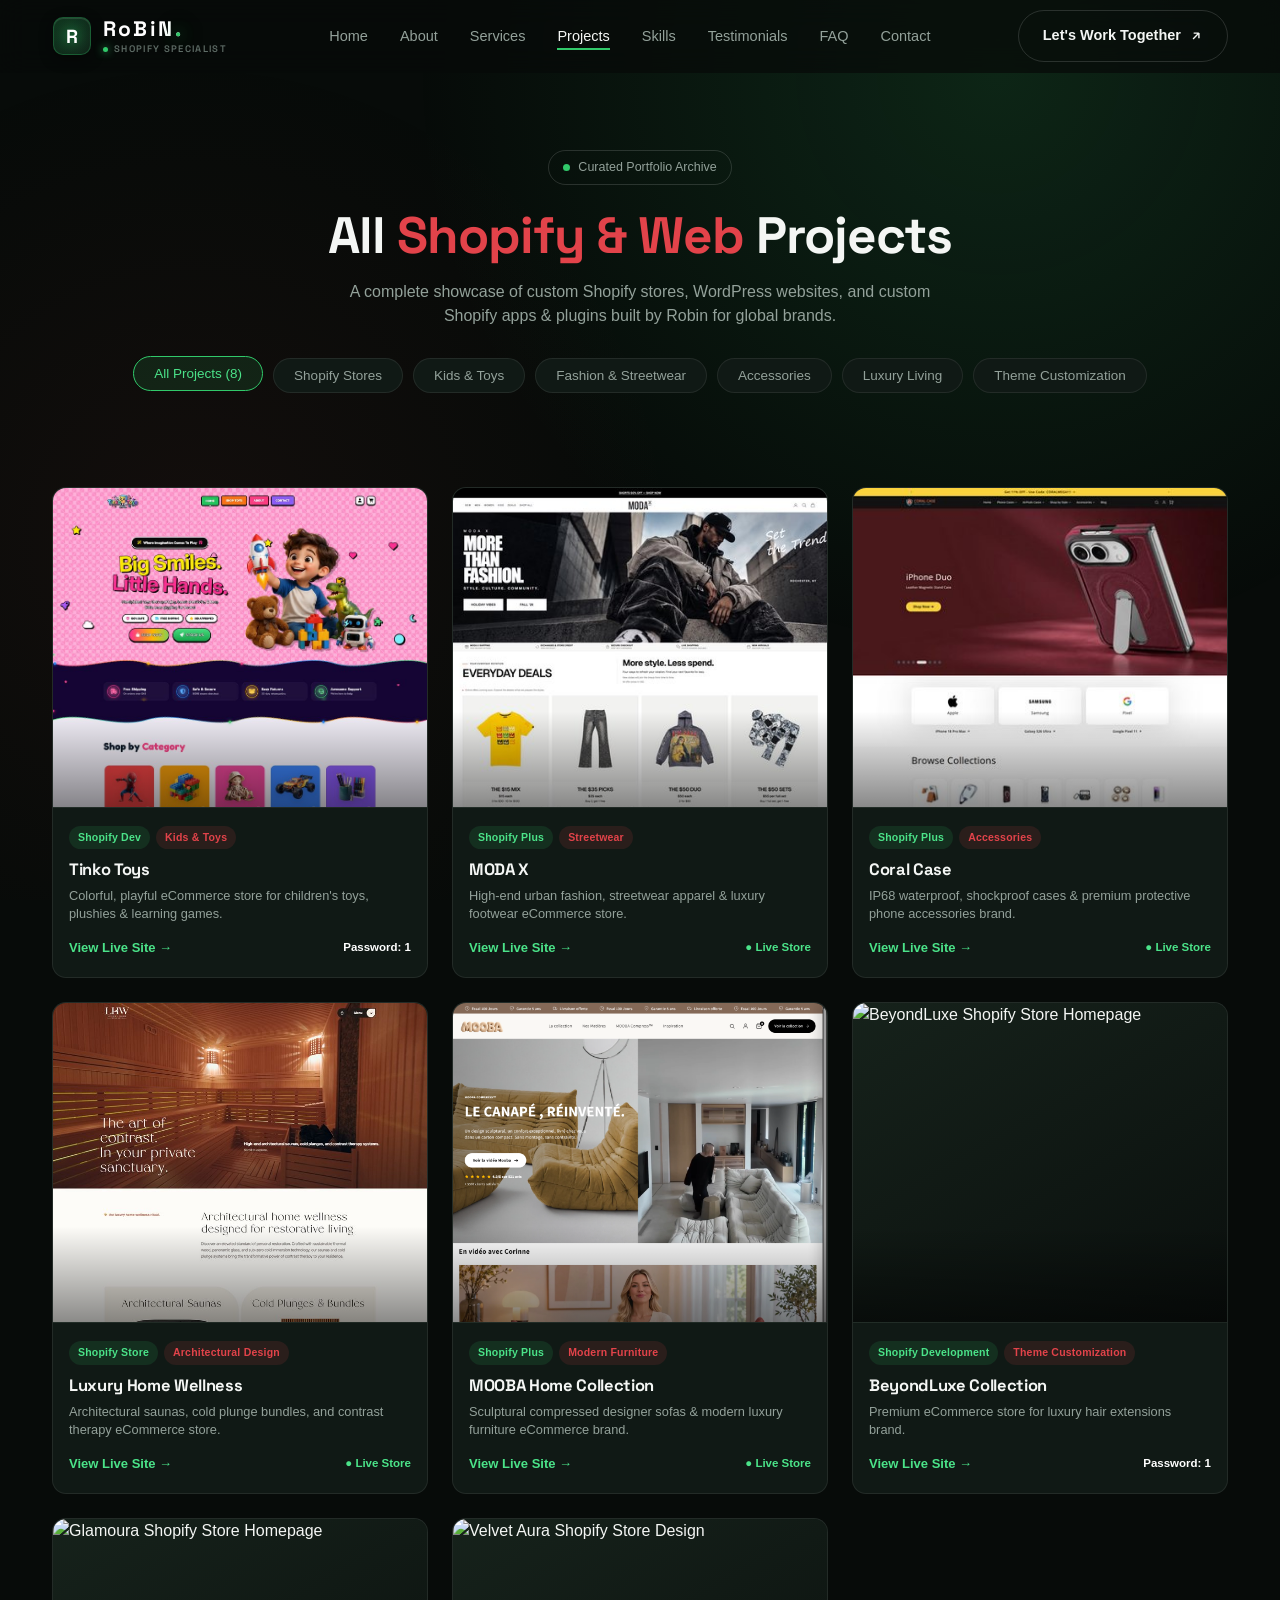
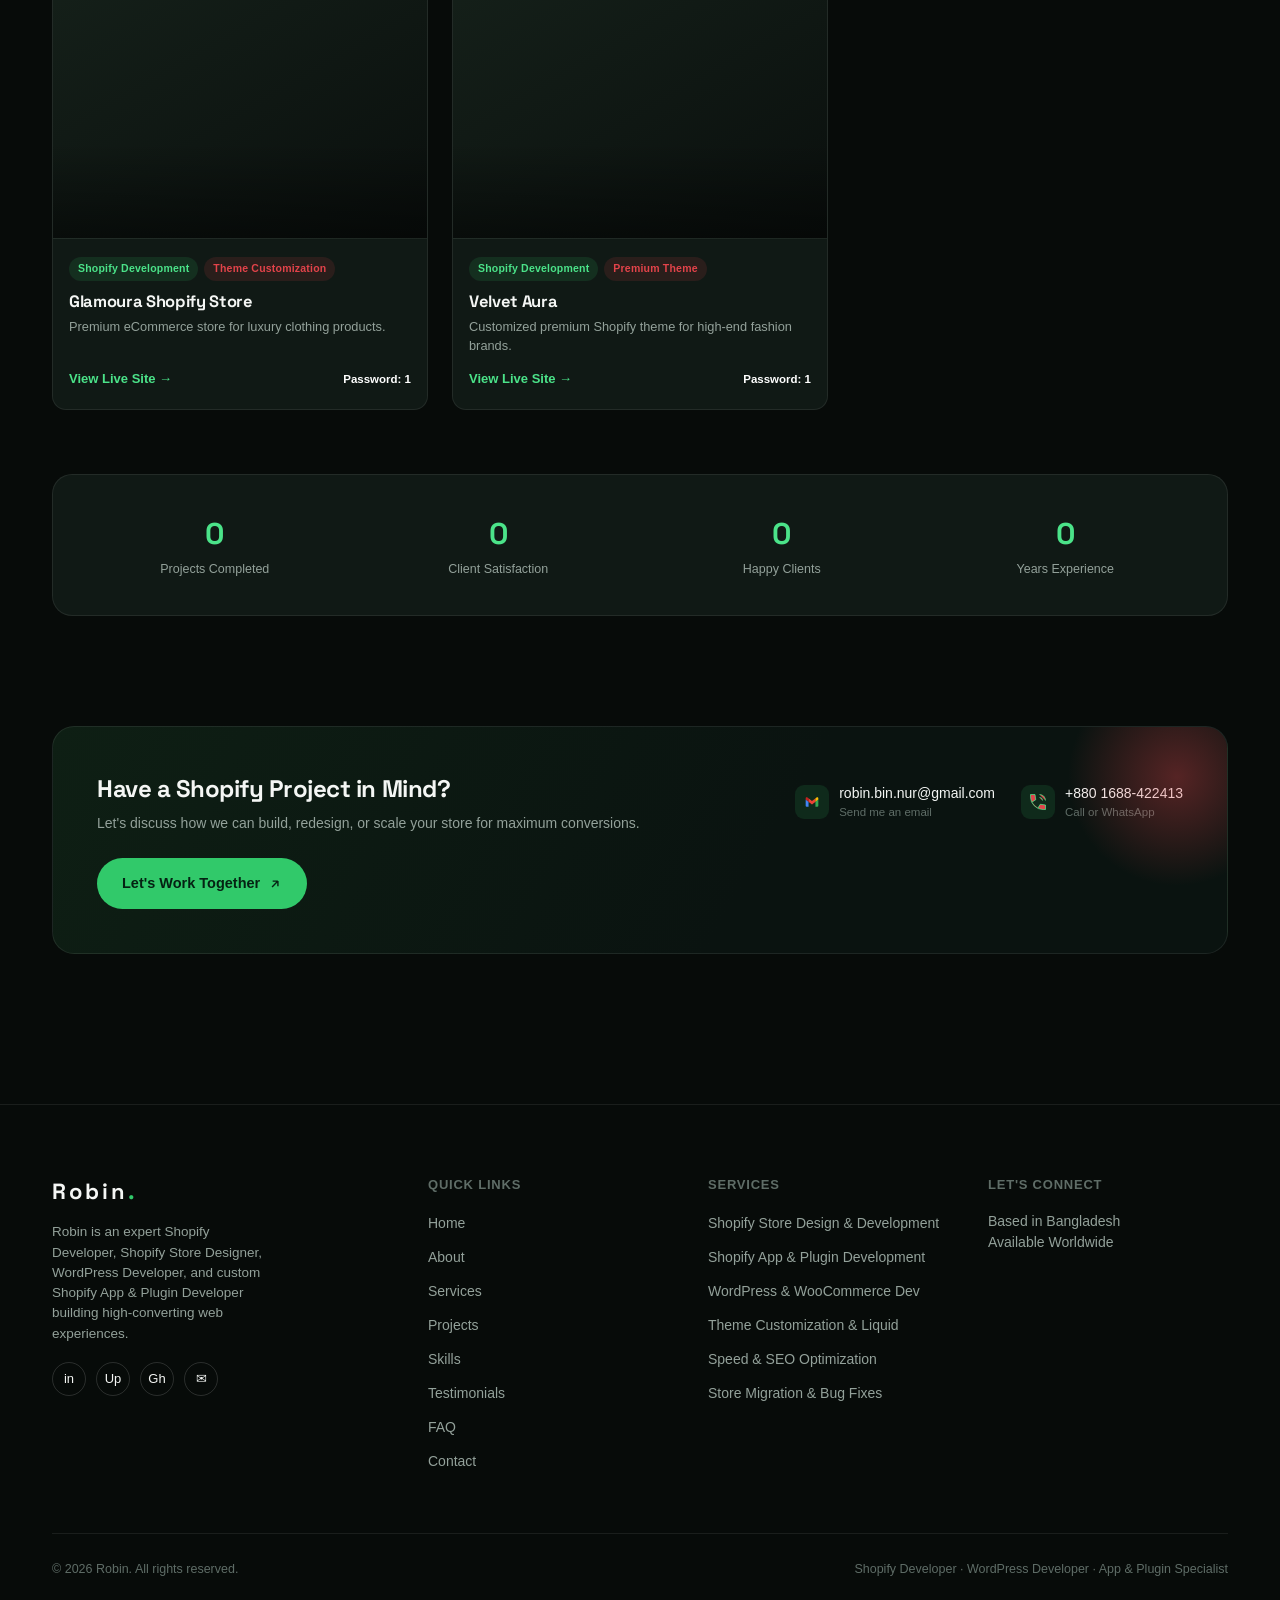
==== projects.html @ 22a4bd49 "feat: implement signature Robin preloader and enhanced brand logo" ====
<!DOCTYPE html>
<html lang="en" prefix="og: https://ogp.me/ns#">
<head>
<meta charset="UTF-8">
<meta name="viewport" content="width=device-width, initial-scale=1.0">

<!-- Primary SEO Meta Tags -->
<title>All Shopify &amp; Web Projects — Robin | Shopify Store Designer, WordPress &amp; App Developer</title>
<meta name="title" content="All Shopify &amp; Web Projects — Robin | Shopify Store Designer, WordPress &amp; App Developer">
<meta name="description" content="Explore Robin's portfolio of custom Shopify stores, Shopify Plus websites, WordPress solutions, and custom Shopify apps &amp; plugins built for global eCommerce brands.">
<meta name="keywords" content="Robin, Shopify Developer, Web Developer, Shopify Store Designer, WordPress Developer, Shopify App Developer, Plugin Developer, Liquid Developer, Custom Shopify Theme, WooCommerce, eCommerce Portfolio">
<meta name="author" content="Robin">
<meta name="robots" content="index, follow, max-image-preview:large, max-snippet:-1, max-video-preview:-1">
<meta name="googlebot" content="index, follow, max-snippet:-1, max-image-preview:large, max-video-preview:-1">
<meta name="theme-color" content="#070c09">
<link rel="canonical" href="https://robin-shopify-developer.com/projects.html">

<!-- Open Graph / Facebook / LinkedIn / WhatsApp -->
<meta property="og:type" content="website">
<meta property="og:url" content="https://robin-shopify-developer.com/projects.html">
<meta property="og:title" content="All Shopify &amp; Web Projects — Robin | Shopify Developer &amp; Store Designer">
<meta property="og:description" content="Curated showcase of custom Shopify eCommerce stores, high-converting UX designs, WordPress setups, and custom apps built by Robin.">
<meta property="og:image" content="https://robin-shopify-developer.com/assets/robin-profile.png">
<meta property="og:site_name" content="Robin Portfolio">
<meta property="og:locale" content="en_US">

<!-- Twitter Card -->
<meta name="twitter:card" content="summary_large_image">
<meta name="twitter:url" content="https://robin-shopify-developer.com/projects.html">
<meta name="twitter:title" content="All Shopify &amp; Web Projects — Robin">
<meta name="twitter:description" content="Explore custom Shopify stores, WordPress projects, and eCommerce apps created by Robin.">
<meta name="twitter:image" content="https://robin-shopify-developer.com/assets/robin-profile.png">

<!-- Favicon & Stylesheets -->
<link rel="icon" type="image/png" href="assets/robin-logo.png">
<link rel="preconnect" href="https://fonts.googleapis.com">
<link rel="preconnect" href="https://fonts.gstatic.com" crossorigin>
<link rel="stylesheet" href="style.css">
<style>
  /* Critical preloader initial state */
  body.preloader-active { overflow: hidden !important; height: 100vh !important; }
  #preloader { position: fixed; inset: 0; width: 100vw; height: 100vh; z-index: 999999; background: #060a08; }
</style>

<!-- Structured Data / JSON-LD Schema (CollectionPage & ItemList) -->
<script type="application/ld+json">
{
  "@context": "https://schema.org",
  "@graph": [
    {
      "@type": "CollectionPage",
      "@id": "https://robin-shopify-developer.com/projects.html#collection",
      "url": "https://robin-shopify-developer.com/projects.html",
      "name": "All Shopify & Web Projects by Robin",
      "description": "Curated collection of custom Shopify stores, WordPress websites, and custom Shopify apps & plugins developed by Robin.",
      "isPartOf": {
        "@type": "WebSite",
        "@id": "https://robin-shopify-developer.com/#website",
        "name": "Robin Portfolio",
        "url": "https://robin-shopify-developer.com/"
      },
      "creator": {
        "@type": "Person",
        "name": "Robin",
        "jobTitle": "Senior Shopify Developer & Web Specialist",
        "url": "https://robin-shopify-developer.com/"
      },
      "mainEntity": {
        "@type": "ItemList",
        "itemListElement": [
          {
            "@type": "ListItem",
            "position": 1,
            "name": "Tinko Toys — Shopify Kids & Toys Store",
            "url": "https://tinko-toy.myshopify.com/"
          },
          {
            "@type": "ListItem",
            "position": 2,
            "name": "MODA X — Shopify Plus Urban Streetwear Store",
            "url": "https://www.modaxonline.com/"
          },
          {
            "@type": "ListItem",
            "position": 3,
            "name": "Coral Case — Waterproof Phone Accessories Store",
            "url": "https://www.coralcase.com/"
          },
          {
            "@type": "ListItem",
            "position": 4,
            "name": "Luxury Home Wellness — Architectural Saunas & Cold Plunges",
            "url": "https://gujyx1-zf.myshopify.com/"
          },
          {
            "@type": "ListItem",
            "position": 5,
            "name": "MOOBA Home Collection — Designer Furniture Store",
            "url": "https://moobahome.com/"
          },
          {
            "@type": "ListItem",
            "position": 6,
            "name": "BeyondLuxe Collection — Luxury Hair Extensions Brand",
            "url": "https://beyond-luxe-4.myshopify.com/"
          },
          {
            "@type": "ListItem",
            "position": 7,
            "name": "Glamoura Shopify Store — Luxury Clothing Products",
            "url": "https://glamoura-0.myshopify.com/"
          },
          {
            "@type": "ListItem",
            "position": 8,
            "name": "Velvet Aura — Custom Premium Shopify Theme",
            "url": "https://style-x-0.myshopify.com/"
          }
        ]
      }
    },
    {
      "@type": "BreadcrumbList",
      "itemListElement": [
        {
          "@type": "ListItem",
          "position": 1,
          "name": "Home",
          "item": "https://robin-shopify-developer.com/"
        },
        {
          "@type": "ListItem",
          "position": 2,
          "name": "Projects",
          "item": "https://robin-shopify-developer.com/projects.html"
        }
      ]
    }
  ]
}
</script>
</head>
<body class="preloader-active">

  <!-- ==========================================================================
       ROBIN SIGNATURE PRELOADER
       ========================================================================== -->
  <div id="preloader" class="preloader" aria-label="Loading Robin's Portfolio" role="status">
    <!-- Ambient Cyber Glow & Tech Grid -->
    <div class="pl-bg">
      <div class="pl-glow"></div>
      <div class="pl-grid"></div>
    </div>

    <!-- Central Preloader Content -->
    <div class="pl-content">
      <!-- Top Tag & Meta -->
      <div class="pl-top">
        <span class="pl-pill">
          <span class="pl-dot-live"></span>
          <span>Shopify &amp; Web Architect</span>
        </span>
        <span class="pl-year">PORTFOLIO '26</span>
      </div>

      <!-- Hero Robin Name Typography -->
      <div class="pl-brand">
        <div class="pl-name-wrap" aria-label="RoBiN.">
          <span class="pl-char" style="--i:0">R</span>
          <span class="pl-char" style="--i:1">o</span>
          <span class="pl-char" style="--i:2">B</span>
          <span class="pl-char" style="--i:3">i</span>
          <span class="pl-char" style="--i:4">N</span>
          <span class="pl-char pl-dot" style="--i:5">.</span>
        </div>
        <div class="pl-subname">
          <span>Crafting High-Converting eCommerce</span>
        </div>
      </div>

      <!-- Bottom Status & High-Tech Progress Counter -->
      <div class="pl-bottom">
        <div class="pl-info-row">
          <span class="pl-status-text" id="plStatus">INITIALIZING SYSTEM...</span>
          <span class="pl-count" id="plCount">0%</span>
        </div>
        <div class="pl-progress-bar">
          <div class="pl-progress-fill" id="plFill">
            <span class="pl-progress-flare"></span>
          </div>
        </div>
        <div class="pl-skip-hint">Click anywhere to skip</div>
      </div>
    </div>

    <!-- Dual Shutter Curtains for Cinematic Split Exit -->
    <div class="pl-curtain pl-curtain-top"></div>
    <div class="pl-curtain pl-curtain-bottom"></div>
  </div>
  
<header id="siteHeader">
  <nav class="wrap">
    <a href="Index.html#home" class="logo" aria-label="Robin — Shopify &amp; Web Developer">
      <div class="logo-mark">
        <span class="logo-mark-letter">R</span>
        <span class="logo-mark-glow"></span>
      </div>
      <div class="logo-details">
        <div class="logo-name">RoBiN<span class="logo-dot">.</span></div>
        <div class="logo-role">
          <span class="logo-status-dot"></span>
          <span>Shopify Specialist</span>
        </div>
      </div>
    </a>
    <ul class="navlinks" id="navLinks">
      <li><a href="Index.html#home">Home</a></li>
      <li><a href="Index.html#about">About</a></li>
      <li><a href="Index.html#services">Services</a></li>
      <li><a href="projects.html" class="active">Projects</a></li>
      <li><a href="Index.html#skills">Skills</a></li>
      <li><a href="Index.html#testimonials">Testimonials</a></li>
      <li><a href="Index.html#faq">FAQ</a></li>
      <li><a href="Index.html#contact">Contact</a></li>
    </ul>
    <a href="Index.html#contact" class="btn btn-ghost" style="display:inline-flex;">Let's Work Together
      <svg width="14" height="14" viewBox="0 0 24 24" fill="none" stroke="currentColor" stroke-width="2.4"><path d="M7 17L17 7M17 7H8M17 7V16"/></svg>
    </a>
    <div class="burger" id="burger"><span></span><span></span><span></span></div>
  </nav>
</header>

<section class="page-hero">
  <div class="wrap">
    <div class="badge"><span class="dot"></span> Curated Portfolio Archive</div>
    <h1>All <span class="accent">Shopify &amp; Web</span> Projects</h1>
    <p class="sub">A complete showcase of custom Shopify stores, WordPress websites, and custom Shopify apps &amp; plugins built by Robin for global brands.</p>
    
    <div class="filter-tabs">
      <button class="filter-btn active" data-filter="all">All Projects (8)</button>
      <button class="filter-btn" data-filter="store">Shopify Stores</button>
      <button class="filter-btn" data-filter="kids">Kids &amp; Toys</button>
      <button class="filter-btn" data-filter="fashion">Fashion &amp; Streetwear</button>
      <button class="filter-btn" data-filter="accessories">Accessories</button>
      <button class="filter-btn" data-filter="luxury">Luxury Living</button>
      <button class="filter-btn" data-filter="theme">Theme Customization</button>
    </div>
  </div>
</section>

<section class="section-pad" style="padding-top:0;">
  <div class="wrap">
    <div class="proj-grid all-projects-grid" id="projectsGrid">
      
      <!-- Project 1: Tinko Toys -->
      <div class="proj-card reveal in" data-category="store kids" style="--i:0;">
        <div class="proj-thumb">
          <img
            src="./assets/tinko-toys-homepage.jpg"
            alt="Tinko Toys Kids and Toys Shopify Store"
            loading="lazy"
          >
        </div>
        <div class="proj-body">
          <div class="proj-tags">
            <span class="tag g">Shopify Dev</span>
            <span class="tag r">Kids &amp; Toys</span>
          </div>
          <h3>Tinko Toys</h3>
          <p>Colorful, playful eCommerce store for children's toys, plushies &amp; learning games.</p>
          <div class="proj-meta-row">
            <a href="https://tinko-toy.myshopify.com/" target="_blank" rel="noopener noreferrer" class="proj-link">View Live Site →</a>
            <span class="proj-pwd">Password: 1</span>
          </div>
        </div>
      </div>

      <!-- Project 2: MODA X -->
      <div class="proj-card reveal in" data-category="store fashion" style="--i:1;">
        <div class="proj-thumb">
          <img
            src="./assets/modax-homepage.jpg"
            alt="MODA X Urban Streetwear Fashion Shopify Store"
            loading="lazy"
          >
        </div>
        <div class="proj-body">
          <div class="proj-tags">
            <span class="tag g">Shopify Plus</span>
            <span class="tag r">Streetwear</span>
          </div>
          <h3>MODA X</h3>
          <p>High-end urban fashion, streetwear apparel &amp; luxury footwear eCommerce store.</p>
          <div class="proj-meta-row">
            <a href="https://www.modaxonline.com/" target="_blank" rel="noopener noreferrer" class="proj-link">View Live Site →</a>
            <span class="proj-status">● Live Store</span>
          </div>
        </div>
      </div>

      <!-- Project 3: Coral Case -->
      <div class="proj-card reveal in" data-category="store accessories" style="--i:2;">
        <div class="proj-thumb">
          <img
            src="./assets/coralcase-homepage.jpg"
            alt="Coral Case Waterproof Shockproof Phone Cases Shopify Store"
            loading="lazy"
          >
        </div>
        <div class="proj-body">
          <div class="proj-tags">
            <span class="tag g">Shopify Plus</span>
            <span class="tag r">Accessories</span>
          </div>
          <h3>Coral Case</h3>
          <p>IP68 waterproof, shockproof cases &amp; premium protective phone accessories brand.</p>
          <div class="proj-meta-row">
            <a href="https://www.coralcase.com/" target="_blank" rel="noopener noreferrer" class="proj-link">View Live Site →</a>
            <span class="proj-status">● Live Store</span>
          </div>
        </div>
      </div>

      <!-- Project 4: Luxury Home Wellness -->
      <div class="proj-card reveal in" data-category="store luxury" style="--i:3;">
        <div class="proj-thumb">
          <img
            src="./assets/luxury-wellness-homepage.jpg"
            alt="Luxury Home Wellness Shopify Store"
            loading="lazy"
          >
        </div>
        <div class="proj-body">
          <div class="proj-tags">
            <span class="tag g">Shopify Store</span>
            <span class="tag r">Architectural Design</span>
          </div>
          <h3>Luxury Home Wellness</h3>
          <p>Architectural saunas, cold plunge bundles, and contrast therapy eCommerce store.</p>
          <div class="proj-meta-row">
            <a href="https://gujyx1-zf.myshopify.com/" target="_blank" rel="noopener noreferrer" class="proj-link">View Live Site →</a>
            <span class="proj-status">● Live Store</span>
          </div>
        </div>
      </div>

      <!-- Project 5: MOOBA Home -->
      <div class="proj-card reveal in" data-category="store luxury" style="--i:4;">
        <div class="proj-thumb">
          <img
            src="./assets/mooba-homepage.png"
            alt="MOOBA Home Furniture Shopify Store"
            loading="lazy"
          >
        </div>
        <div class="proj-body">
          <div class="proj-tags">
            <span class="tag g">Shopify Plus</span>
            <span class="tag r">Modern Furniture</span>
          </div>
          <h3>MOOBA Home Collection</h3>
          <p>Sculptural compressed designer sofas &amp; modern luxury furniture eCommerce brand.</p>
          <div class="proj-meta-row">
            <a href="https://moobahome.com/" target="_blank" rel="noopener noreferrer" class="proj-link">View Live Site →</a>
            <span class="proj-status">● Live Store</span>
          </div>
        </div>
      </div>

      <!-- Project 6: BeyondLuxe Collection -->
      <div class="proj-card reveal in" data-category="store theme fashion luxury" style="--i:5;">
        <div class="proj-thumb">
          <img
            src="./assets/beyondluxe-homepage.png"
            alt="BeyondLuxe Shopify Store Homepage"
            loading="lazy"
          >
        </div>
        <div class="proj-body">
          <div class="proj-tags">
            <span class="tag g">Shopify Development</span>
            <span class="tag r">Theme Customization</span>
          </div>
          <h3>BeyondLuxe Collection</h3>
          <p>Premium eCommerce store for luxury hair extensions brand.</p>
          <div class="proj-meta-row">
            <a href="https://beyond-luxe-4.myshopify.com/" target="_blank" rel="noopener noreferrer" class="proj-link">View Live Site →</a>
            <span class="proj-pwd">Password: 1</span>
          </div>
        </div>
      </div>

      <!-- Project 7: Glamoura Shopify Store -->
      <div class="proj-card reveal in" data-category="store theme fashion luxury" style="--i:6;">
        <div class="proj-thumb">
          <img
            src="./assets/glamoura-homepage.png"
            alt="Glamoura Shopify Store Homepage"
            loading="lazy"
          >
        </div>
        <div class="proj-body">
          <div class="proj-tags">
            <span class="tag g">Shopify Development</span>
            <span class="tag r">Theme Customization</span>
          </div>
          <h3>Glamoura Shopify Store</h3>
          <p>Premium eCommerce store for luxury clothing products.</p>
          <div class="proj-meta-row">
            <a href="https://glamoura-0.myshopify.com/" target="_blank" rel="noopener noreferrer" class="proj-link">View Live Site →</a>
            <span class="proj-pwd">Password: 1</span>
          </div>
        </div>
      </div>

      <!-- Project 8: Velvet Aura -->
      <div class="proj-card reveal in" data-category="theme fashion" style="--i:7;">
        <div class="proj-thumb">
          <img
            src="./assets/style-x.png"
            alt="Velvet Aura Shopify Store Design"
            loading="lazy"
          >
        </div>
        <div class="proj-body">
          <div class="proj-tags">
            <span class="tag g">Shopify Development</span>
            <span class="tag r">Premium Theme</span>
          </div>
          <h3>Velvet Aura</h3>
          <p>Customized premium Shopify theme for high-end fashion brands.</p>
          <div class="proj-meta-row">
            <a href="https://style-x-0.myshopify.com/" target="_blank" rel="noopener noreferrer" class="proj-link">View Live Site →</a>
            <span class="proj-pwd">Password: 1</span>
          </div>
        </div>
      </div>

    </div>

    <div class="statbar reveal in" style="margin-top:64px;">
      <div class="item"><div class="num" data-count="50">0</div><div class="lbl">Projects Completed</div></div>
      <div class="item"><div class="num" data-count="98">0</div><div class="lbl">Client Satisfaction</div></div>
      <div class="item"><div class="num" data-count="40">0</div><div class="lbl">Happy Clients</div></div>
      <div class="item"><div class="num" data-count="2">0</div><div class="lbl">Years Experience</div></div>
    </div>
  </div>
</section>

<!-- Call to action band -->
<section class="section-pad" style="padding-top:0;">
  <div class="wrap">
    <div class="cta-band reveal in">
      <div class="cta-left">
        <h3>Have a Shopify Project in Mind?</h3>
        <p>Let's discuss how we can build, redesign, or scale your store for maximum conversions.</p>
      </div>
      <div class="cta-mid">
        <div class="row"><div class="ic"><svg xmlns="http://www.w3.org/2000/svg" aria-label="Gmail" role="img" viewBox="0 0 512 512" style="width:18px;height:18px;"><path d="M158 391v-142l-82-63V361q0 30 30 30" fill="#4285f4"/><path d="M 154 248l102 77l102-77v-98l-102 77l-102-77" fill="#ea4335"/><path d="M354 391v-142l82-63V361q0 30-30 30" fill="#34a853"/><path d="M76 188l82 63v-98l-30-23c-27-21-52 0-52 26" fill="#c5221f"/><path d="M436 188l-82 63v-98l30-23c27-21 52 0 52 26" fill="#fbbc04"/></svg></div><div>robin.bin.nur@gmail.com<small>Send me an email</small></div></div>
        <div class="row"><div class="ic"><svg xmlns="http://www.w3.org/2000/svg" viewBox="0 0 24 24" fill="var(--red)" stroke="var(--green-bright)" stroke-width="1" style="width:18px;height:18px;"><path d="M15,15l-3.49,5.24A16.82,16.82,0,0,0,19,22h3V16Z" fill="var(--green-bright)" opacity="0.1" stroke-width="0"/><path d="M9,9,8,2H2V5a16.82,16.82,0,0,0,1.76,7.49Z" fill="var(--green-bright)" opacity="0.1" stroke-width="0"/><path d="M3.8,12.2,9,9,8,2H2V5A17,17,0,0,0,19,22h3V16l-7-1-3.2,5.2"/><path d="M14,6a4,4,0,0,1,4,4"/><path d="M14,2a8,8,0,0,1,8,8"/></svg></div><div>+880 1688-422413<small>Call or WhatsApp</small></div></div>
      </div>
      <a href="mailto:robin.bin.nur@gmail.com" class="btn btn-primary">Let's Work Together
        <svg width="14" height="14" viewBox="0 0 24 24" fill="none" stroke="currentColor" stroke-width="2.4"><path d="M7 17L17 7M17 7H8M17 7V16"/></svg>
      </a>
    </div>
  </div>
</section>

<footer>
  <div class="wrap">
    <div class="foot-grid">
      <div class="foot-brand">
        <div class="logo">Robin<span>.</span></div>
        <p>Robin is an expert Shopify Developer, Shopify Store Designer, WordPress Developer, and custom Shopify App &amp; Plugin Developer building high-converting web experiences.</p>
        <div class="socials">
          <a href="#" aria-label="LinkedIn">in</a>
          <a href="#" aria-label="Upwork">Up</a>
          <a href="#" aria-label="GitHub">Gh</a>
          <a href="#" aria-label="Email">✉</a>
        </div>
      </div>
      <div class="foot-col">
        <h5>Quick Links</h5>
        <ul>
          <li><a href="Index.html#home">Home</a></li>
          <li><a href="Index.html#about">About</a></li>
          <li><a href="Index.html#services">Services</a></li>
          <li><a href="projects.html">Projects</a></li>
          <li><a href="Index.html#skills">Skills</a></li>
          <li><a href="Index.html#testimonials">Testimonials</a></li>
          <li><a href="Index.html#faq">FAQ</a></li>
          <li><a href="Index.html#contact">Contact</a></li>
        </ul>
      </div>
      <div class="foot-col">
        <h5>Services</h5>
        <ul>
          <li><a href="Index.html#services">Shopify Store Design &amp; Development</a></li>
          <li><a href="Index.html#services">Shopify App &amp; Plugin Development</a></li>
          <li><a href="Index.html#services">WordPress &amp; WooCommerce Dev</a></li>
          <li><a href="Index.html#services">Theme Customization &amp; Liquid</a></li>
          <li><a href="Index.html#services">Speed &amp; SEO Optimization</a></li>
          <li><a href="Index.html#services">Store Migration &amp; Bug Fixes</a></li>
        </ul>
      </div>
      <div class="foot-col">
        <h5>Let's Connect</h5>
        <p style="color:var(--muted);font-size:14px;">Based in Bangladesh<br>Available Worldwide</p>
      </div>
    </div>
    <div class="foot-bottom">
      <span>© 2026 Robin. All rights reserved.</span>
      <span>Shopify Developer · WordPress Developer · App &amp; Plugin Specialist</span>
    </div>
  </div>
</footer>

<div class="totop" id="toTop">
  <svg width="16" height="16" viewBox="0 0 24 24" fill="none" stroke="currentColor" stroke-width="2.6"><path d="M12 19V5M5 12l7-7 7 7"/></svg>
</div>

<script src="https://cdnjs.cloudflare.com/ajax/libs/gsap/3.15.0/gsap.min.js"></script>
<script src="Index.js"></script>
<script>
  // Interactive category filter for projects
  const filterBtns = document.querySelectorAll('.filter-btn');
  const projectCards = document.querySelectorAll('#projectsGrid .proj-card');

  filterBtns.forEach(btn => {
    btn.addEventListener('click', () => {
      filterBtns.forEach(b => b.classList.remove('active'));
      btn.classList.add('active');

      const filter = btn.dataset.filter;
      projectCards.forEach(card => {
        if (filter === 'all' || card.dataset.category.includes(filter)) {
          card.style.display = 'block';
          setTimeout(() => { card.style.opacity = '1'; card.style.transform = 'translateY(0)'; }, 50);
        } else {
          card.style.opacity = '0';
          card.style.transform = 'translateY(20px)';
          setTimeout(() => { card.style.display = 'none'; }, 250);
        }
      });
    });
  });
</script>

</body>
</html>
---- style.css ----
@import url('https://fonts.googleapis.com/css2?family=Playwrite+NZ+Guides&family=Space+Grotesk:wght@300..700&display=swap');

:root{
    --bg:#070b09;
    --bg-alt:#0b1310;
    --surface:#101915;
    --surface-2:#141f19;
    --border:rgba(255,255,255,0.08);
    --border-strong:rgba(255,255,255,0.14);
    --card:#0f0f10;
    --text:#f4f6f4;
    --muted:#93a19a;
    --muted-2:#5f6d67;
    --green:#31c96a;
    --green-bright:#4be389;
    --green-dim:rgba(49,201,106,0.12);
    --red:#e2434a;
    --red-dim:rgba(226,67,74,0.12);
    --red2:#FF1744;
    --radius:14px;
    --maxw:1240px;
  }
  *{margin:0;padding:0;box-sizing:border-box;}
  html{scroll-behavior:smooth;}
  body{
    background:var(--bg);
    color:var(--text);
    font-family:'Inter',sans-serif;
    -webkit-font-smoothing:antialiased;
    overflow-x:hidden;
    line-height:1.5;
  }

  /* Prevent page scrolling and hold hero animations while preloader is active */
  body.preloader-active {
    overflow: hidden !important;
    height: 100vh !important;
  }
  body.preloader-active .hero-copy .badge,
  body.preloader-active .hero h1 .reveal-inner,
  body.preloader-active .hero p.sub,
  body.preloader-active .hero-ctas,
  body.preloader-active .trust-pills,
  body.preloader-active .hero-visual {
    animation-play-state: paused !important;
  }
  h1,h2,h3,h4{font-family:'Space Grotesk',sans-serif;letter-spacing:-0.02em;}
  a{color:inherit;text-decoration:none;}
  img{max-width:100%;display:block;}
  ul{list-style:none;}
  .wrap{max-width:var(--maxw);margin:0 auto;padding:0 32px;}
  ::selection{background:var(--green);color:#04170c;}

  /* subtle noise + glow background */
  body::before{
    content:'';
    position:fixed;inset:0;
    background:
      radial-gradient(circle at 78% 8%, rgba(49,201,106,0.14), transparent 45%),
      radial-gradient(circle at 15% 60%, rgba(226,67,74,0.06), transparent 40%);
    pointer-events:none;
    z-index:0;
  }

  .eyebrow{
    display:inline-flex;align-items:center;gap:8px;
    font-size:12.5px;font-weight:700;letter-spacing:0.14em;text-transform:uppercase;
    color:var(--red);
  }
  .eyebrow::before{content:'';width:16px;height:1.5px;background:var(--red);display:inline-block;}

  .btn{
    display:inline-flex;align-items:center;gap:8px;
    padding:14px 24px;border-radius:100px;
    font-weight:600;font-size:14.5px;
    border:1px solid transparent;
    cursor:pointer;transition:transform .35s cubic-bezier(.2,.8,.2,1),box-shadow .35s,background .35s,border-color .35s;
    white-space:nowrap;
  }
  .btn-primary{background:var(--green);color:#052213;box-shadow:0 0 0 0 rgba(49,201,106,0.5);}
  .btn-primary:hover{transform:translateY(-3px);box-shadow:0 14px 30px -10px rgba(49,201,106,0.55);}
  .btn-ghost{border-color:var(--border-strong);color:var(--text);}
  .btn-ghost:hover{border-color:var(--green);background:var(--green-dim);transform:translateY(-3px);}
  .btn svg{transition:transform .35s;}
  .btn:hover svg{transform:translate(3px,-3px);}

  /* ---------- NAV ---------- */
  header{
    position:fixed;top:0;left:0;right:0;z-index:100;
    background:rgba(7,11,9,0.72);
    backdrop-filter:blur(14px);
    border-bottom:1px solid transparent;
    transition:border-color .4s, background .4s;
  }
  header.scrolled{border-color:var(--border);background:rgba(7,11,9,0.92);}
  nav.wrap{display:flex;align-items:center;justify-content:space-between;padding-top:10px;padding-bottom:10px;}
  /* ---------- ENHANCED BRAND LOGO (TOP LEFT) ---------- */
  .logo {
    display: inline-flex;
    align-items: center;
    gap: 12px;
    padding: 6px 14px 6px 8px;
    margin-left: -8px;
    border-radius: 12px;
    border: 1px solid transparent;
    text-decoration: none;
    transition: background 0.35s ease, border-color 0.35s ease, transform 0.35s cubic-bezier(0.2, 0.8, 0.2, 1), box-shadow 0.35s ease;
    position: relative;
    user-select: none;
  }

  .logo:hover {
    background: rgba(255, 255, 255, 0.035);
    border-color: rgba(49, 201, 106, 0.25);
    transform: translateY(-1px);
    box-shadow: 0 4px 20px rgba(0, 0, 0, 0.3);
  }

  /* Monogram Emblem Badge */
  .logo-mark {
    position: relative;
    width: 38px;
    height: 38px;
    flex-shrink: 0;
    border-radius: 10px;
    background: linear-gradient(135deg, rgba(49, 201, 106, 0.16) 0%, rgba(16, 25, 21, 0.95) 100%);
    border: 1px solid rgba(49, 201, 106, 0.35);
    display: flex;
    align-items: center;
    justify-content: center;
    box-shadow: 0 4px 14px rgba(0, 0, 0, 0.4), inset 0 1px 1px rgba(255, 255, 255, 0.14);
    transition: transform 0.35s cubic-bezier(0.2, 0.8, 0.2, 1), border-color 0.35s ease, box-shadow 0.35s ease;
    overflow: hidden;
  }

  .logo-mark-letter {
    font-family: 'Space Grotesk', sans-serif;
    font-size: 19px;
    font-weight: 800;
    line-height: 1;
    color: #ffffff;
    text-shadow: 0 0 12px rgba(49, 201, 106, 0.5);
    position: relative;
    z-index: 2;
    transition: transform 0.35s cubic-bezier(0.2, 0.8, 0.2, 1), text-shadow 0.35s ease;
  }

  /* Ambient glow behind monogram */
  .logo-mark-glow {
    position: absolute;
    inset: -50%;
    background: radial-gradient(circle, rgba(49, 201, 106, 0.4) 0%, transparent 70%);
    opacity: 0.5;
    transition: opacity 0.35s ease, transform 0.35s ease;
    pointer-events: none;
    z-index: 1;
  }

  /* Emblem hover light sweep */
  .logo-mark::after {
    content: '';
    position: absolute;
    top: 0;
    left: -130%;
    width: 60%;
    height: 100%;
    background: linear-gradient(90deg, transparent, rgba(255, 255, 255, 0.35), transparent);
    transform: skewX(-20deg);
    transition: left 0.65s cubic-bezier(0.2, 0.8, 0.2, 1);
    z-index: 3;
    pointer-events: none;
  }

  .logo:hover .logo-mark {
    transform: scale(1.05);
    border-color: rgba(49, 201, 106, 0.7);
    box-shadow: 0 0 22px rgba(49, 201, 106, 0.45), inset 0 1px 1px rgba(255, 255, 255, 0.25);
  }

  .logo:hover .logo-mark-letter {
    transform: scale(1.08);
    text-shadow: 0 0 16px rgba(49, 201, 106, 0.95), 0 0 30px rgba(49, 201, 106, 0.6);
  }

  .logo:hover .logo-mark-glow {
    opacity: 0.9;
    transform: scale(1.2);
  }

  .logo:hover .logo-mark::after {
    left: 160%;
  }

  /* Details container */
  .logo-details {
    display: flex;
    flex-direction: column;
    justify-content: center;
    line-height: 1.15;
  }

  /* The Brand Name: RoBiN */
  .logo-name {
    font-family: 'Space Grotesk', sans-serif;
    font-size: 21px;
    font-weight: 800;
    letter-spacing: 2.2px;
    background: linear-gradient(135deg, #ffffff 45%, #d2ece0 100%);
    -webkit-background-clip: text;
    -webkit-text-fill-color: transparent;
    display: inline-flex;
    align-items: baseline;
    transition: letter-spacing 0.3s cubic-bezier(0.2, 0.8, 0.2, 1), filter 0.3s ease;
  }

  .logo:hover .logo-name {
    letter-spacing: 2.8px;
    filter: drop-shadow(0 0 10px rgba(255, 255, 255, 0.35));
  }

  /* The Accent Dot */
  .logo-dot {
    color: var(--green);
    -webkit-text-fill-color: var(--green);
    display: inline-block;
    margin-left: 1px;
    text-shadow: 0 0 14px rgba(49, 201, 106, 0.95), 0 0 28px rgba(49, 201, 106, 0.6);
    animation: logoDotPulse 2.4s infinite ease-in-out;
  }

  @keyframes logoDotPulse {
    0%, 100% {
      transform: scale(1);
      opacity: 0.9;
      text-shadow: 0 0 12px rgba(49, 201, 106, 0.85);
    }
    50% {
      transform: scale(1.28);
      opacity: 1;
      text-shadow: 0 0 22px rgba(49, 201, 106, 1), 0 0 38px rgba(75, 227, 137, 0.75);
    }
  }

  /* The Role & Live Status Pill */
  .logo-role {
    display: inline-flex;
    align-items: center;
    gap: 6px;
    font-family: 'Space Grotesk', sans-serif;
    font-size: 9.5px;
    font-weight: 600;
    letter-spacing: 0.14em;
    text-transform: uppercase;
    color: var(--muted-2);
    margin-top: 2px;
    transition: color 0.3s ease;
  }

  .logo:hover .logo-role {
    color: var(--green-bright);
  }

  /* Live green indicator dot */
  .logo-status-dot {
    width: 5px;
    height: 5px;
    border-radius: 50%;
    background: var(--green);
    box-shadow: 0 0 8px #31c96a;
    display: inline-block;
    position: relative;
    animation: logoLivePing 1.8s infinite ease-in-out;
  }

  @keyframes logoLivePing {
    0%, 100% {
      transform: scale(0.9);
      opacity: 0.7;
    }
    50% {
      transform: scale(1.3);
      opacity: 1;
      box-shadow: 0 0 12px #31c96a;
    }
  }

  /* Footer logo preservation */
  .foot-brand .logo {
    display: block;
    font-family: 'Space Grotesk', sans-serif;
    font-weight: 700;
    font-size: 22px;
    letter-spacing: 3px;
    padding: 0;
    margin: 0 0 14px 0;
    border: none;
    background: none !important;
    box-shadow: none !important;
    transform: none !important;
  }
  .foot-brand .logo span {
    color: var(--green);
  }
  .navlinks{display:flex;gap:32px;align-items:center;}
  .navlinks a{font-size:14.5px;color:var(--muted);font-weight:500;position:relative;padding:4px 0;transition:color .3s;}
  .navlinks a::after{content:'';position:absolute;left:0;bottom:-2px;height:2px;width:0;background:var(--green);transition:width .3s;}
  .navlinks a:hover, .navlinks a.active{color:var(--text);}
  .navlinks a:hover::after, .navlinks a.active::after{width:100%;}
  .burger{display:none;flex-direction:column;gap:5px;cursor:pointer;z-index:200;}
  .burger span{width:24px;height:2px;background:var(--text);transition:.35s;}

  /* ---------- HERO ---------- */
  .hero{position:relative;padding:150px 0 90px;overflow:hidden;}
  .hero-top{display:flex;flex-wrap:wrap;gap:40px;align-items:flex-start;justify-content:space-between;position:relative;z-index:2;}
  .hero-copy{max-width:700px;}
  .badge{
    display:inline-flex;align-items:center;gap:8px;
    padding:7px 14px;border-radius:100px;border:1px solid var(--border-strong);
    font-size:12.5px;color:var(--muted);margin-bottom:22px;
    animation:fadeUp .8s cubic-bezier(.2,.8,.2,1) both;
  }
  .badge .dot{width:7px;height:7px;border-radius:50%;background:var(--green);box-shadow:0 0 0 0 rgba(49,201,106,.6);animation:pulse 2s infinite;}
  @keyframes pulse{
    0%{box-shadow:0 0 0 0 rgba(49,201,106,.55);}
    70%{box-shadow:0 0 0 8px rgba(49,201,106,0);}
    100%{box-shadow:0 0 0 0 rgba(49,201,106,0);}
  }
  .hero h1{
    font-size:clamp(34px,4.6vw,54px);
    font-weight:700;line-height:1.08;margin-bottom:20px;
  }
  .hero h1 .accent{color:var(--red);position:relative;}
  .hero h1 .reveal-line{display:block;overflow:hidden;}
  .hero h1 .reveal-inner{display:block;transform:translateY(110%);animation:slideUp .9s cubic-bezier(.2,.8,.2,1) forwards;}
  .hero h1 .reveal-line:nth-child(1) .reveal-inner{animation-delay:.05s;}
  .hero h1 .reveal-line:nth-child(2) .reveal-inner{animation-delay:.18s;}
  .hero h1 .reveal-line:nth-child(3) .reveal-inner{animation-delay:.3s;}
  @keyframes slideUp{to{transform:translateY(0);}}
  .hero p.sub{color:var(--muted);font-size:16px;max-width:460px;margin-bottom:30px;animation:fadeUp .8s .5s cubic-bezier(.2,.8,.2,1) both;}
  .hero-ctas{display:flex;gap:14px;margin-bottom:30px;animation:fadeUp .8s .62s cubic-bezier(.2,.8,.2,1) both;}
  .trust-pills{display:flex;flex-wrap:wrap;gap:10px;animation:fadeUp .8s .74s cubic-bezier(.2,.8,.2,1) both;}
  .pill{display:flex;align-items:center;gap:7px;padding:8px 14px;border:1px solid var(--border);border-radius:100px;font-size:12.5px;color:var(--muted);background:var(--surface);}
  .pill span.ic{font-size:14px;}
  @keyframes fadeUp{from{opacity:0;transform:translateY(16px);}to{opacity:1;transform:translateY(0);}}

  .hero-visual{position:relative;width:400px;flex-shrink:0;animation:fadeUp 1s .3s cubic-bezier(.2,.8,.2,1) both;}
  .glow-orb{
    position:absolute;top:0px;left:50%;transform:translateX(-50%);
    width:100%;height:400px;border-radius:50%;
    background:radial-gradient(circle at 50% 40%, rgba(226,67,74,0.55), rgba(226,67,74,0.05) 65%, transparent 70%);
    filter:blur(6px);
    animation:orbFloat 7s ease-in-out infinite;
  }
  @keyframes orbFloat{0%,100%{transform:translateX(-50%) translateY(0);}50%{transform:translateX(-50%) translateY(-14px);}}
   .hero-photo{
    position:relative;z-index:2;
    border-radius:50%;overflow:hidden;
    aspect-ratio:3/3;
    /* background:linear-gradient(160deg,#1c2a22,#0a0f0d); */
    display:flex;align-items:center;justify-content:center;
    border:1px solid var(--border);
  }

.hero-photo img {
  /* display: block; */
  width: 100%;
  height: auto;
  object-fit: contain; 
}
/* .hero-photo svg{width:78%;opacity:.92;} */

  .stat-card{
    position:absolute;right:-250px;top:16px;
    background:rgba(16,25,21,0.85);backdrop-filter:blur(10px);
    border:1px solid var(--border);border-radius:16px;
    padding:16px;display:flex;flex-direction:column;gap:40px;width:220px;
  }
  .stat-row{display:flex;align-items:center;gap:12px;}
  .stat-ic{width:34px;height:34px;border-radius:10px;display:flex;align-items:center;justify-content:center;font-size:15px;flex-shrink:0; padding: 5px;}
  .stat-ic.g{background:var(--green-dim);color:var(--green-bright);}
  .stat-ic.r{background:var(--red);color:var(--red);}
  .stat-num{font-family:'Space Grotesk';font-weight:700;font-size:19px;line-height:1;}
  .stat-label{font-size:14px;color:var(--text);margin-top:3px;}

  .marquee-sec{padding:36px 0;border-top:1px solid var(--border);border-bottom:1px solid var(--border);position:relative;z-index:2;}
  .marquee-label{text-align:center;font-size:12px;color:var(--muted-2);letter-spacing:.08em;text-transform:uppercase;margin-bottom:22px;}
  .marquee{overflow:hidden;position:relative;-webkit-mask-image:linear-gradient(90deg,transparent,#000 10%,#000 90%,transparent);mask-image:linear-gradient(90deg,transparent,#000 10%,#000 90%,transparent);}
  .marquee-track{display:flex;gap:70px;width:max-content;animation:scroll 26s linear infinite;}
  @keyframes scroll{from{transform:translateX(0);}to{transform:translateX(-50%);}}
  .marquee-track span{font-family:'Space Grotesk';font-weight:600;font-size:30px;color:var(--muted-2);white-space:nowrap;opacity:.7;transition:opacity .3s,color .3s; cursor:pointer;}
  .marquee-track span:hover{opacity:1;color:var(--text);}
  .marquee-track a{color: inherit; text-decoration: none; transition: color .3s ease;}

  section{position:relative;z-index:2;}
  .section-pad{padding:110px 0;}
  .section-head{display:flex;justify-content:space-between;align-items:flex-end;gap:24px;margin-bottom:52px;flex-wrap:wrap;}
  .section-head h2{font-size:clamp(26px,3vw,38px);font-weight:700;max-width:520px;}
  .section-head p{color:var(--muted);max-width:420px;font-size:15px;}

  .reveal{opacity:0;transform:translateY(28px);transition:opacity .8s cubic-bezier(.2,.8,.2,1),transform .8s cubic-bezier(.2,.8,.2,1);}
  .reveal.in{opacity:1;transform:translateY(0);}
  .stagger > * {transition-delay:calc(var(--i) * 90ms);}

  /* ---------- ABOUT ---------- */
  .about-grid{display:grid;grid-template-columns:0.9fr 1fr 0.9fr;gap:50px;align-items:center;}
  .about-copy p{color:var(--muted);font-size:15px;margin-bottom:16px;}
  .signature{font-family: "Playwrite NZ Guides", cursive;font-style:italic;color:var(--green-bright);font-size:26px;margin-top:18px;}
  .about-photo{position:relative;border-radius:18px;overflow:hidden;aspect-ratio:4/4.6;background:linear-gradient(150deg,#101c15,#070b09);border:1px solid var(--border);}
  /* .about-photo svg{width:70%;margin:15% auto 0;opacity:.85;} */
  .about-tag{position:absolute;left:14px;bottom:14px; backdrop-filter:blur(8px);border:1px solid var(--border);border-radius:10px;padding:5px 10px;font-size:18px; width: 100%;}
  .play-btn{position:absolute;right:14px;top:14px;width:38px;height:38px;border-radius:50%;background:var(--green);display:flex;align-items:center;justify-content:center;box-shadow:0 8px 20px -6px rgba(49,201,106,.6);cursor:pointer;}
  .about-list li{display:flex;align-items:center;gap:12px;font-size:14.5px;padding:11px 0;border-bottom:1px solid var(--border);color:var(--text);}
  .about-list li:last-child{border-bottom:none;}
  .about-list .ic{width:26px;height:26px;border-radius:7px;background:var(--green-dim);color:var(--green-bright);display:flex;align-items:center;justify-content:center;font-size:13px;flex-shrink:0;}
  .about-list .ic svg{fill:var(--text);width:20px;height:20px;}

  /* ---------- SERVICES ---------- */
  .svc-grid{display:grid;grid-template-columns:repeat(3,1fr);gap:20px;}
  .svc-card{
    background:var(--surface);border:1px solid var(--border);border-radius:var(--radius);
    padding:28px 24px;transition:transform .4s cubic-bezier(.2,.8,.2,1),border-color .4s,background .4s;
    position:relative;overflow:hidden;
  }
  .svc-card::before{
    content:'';position:absolute;inset:0;opacity:0;
    background:radial-gradient(circle at 30% 0%, rgba(49,201,106,0.12), transparent 60%);
    transition:opacity .4s;
  }
  .svc-card:hover{transform:translateY(-6px);border-color:var(--border-strong);}
  .svc-card:hover::before{opacity:1;}
  .svc-ic{width:44px;height:44px;border-radius:11px;background:var(--green-dim);color:var(--green-bright);display:flex;align-items:center;justify-content:center;font-size:19px;margin-bottom:18px;}
  .svc-card:nth-child(even) .svc-ic{background:var(--red-dim);color:var(--red);}
  .svc-card h3{font-size:17px;margin-bottom:9px;}
  .svc-card p{color:var(--muted);font-size:13.8px;margin-bottom:16px;}
  .svc-arrow{display:inline-flex;align-items:center;gap:6px; height:35px; width: 35px;}
  .svc-arrow svg{fill:var(--text);}
  

  /* ---------- PROJECTS ---------- */
  .proj-grid{display:grid;grid-template-columns:repeat(4,1fr);gap:18px;}
  .proj-grid.all-projects-grid{display:grid;grid-template-columns:repeat(auto-fill, minmax(360px, 1fr));gap:24px;}
  .proj-card{display:flex;flex-direction:column;border:1px solid var(--border);border-radius:var(--radius);overflow:hidden;background:var(--surface);transition:transform .45s cubic-bezier(.2,.8,.2,1),box-shadow .45s,border-color .45s;}
  .proj-card:hover{transform:translateY(-8px);border-color:#1DB954;box-shadow:0 0 25px rgba(0,170,80,.20),0 0 60px rgba(230,30,50,.15);}
  .proj-thumb{position:relative;overflow:hidden;background:linear-gradient(150deg,#16221b,#0a0f0d);border-bottom:1px solid rgba(255,255,255,.05);height:280px;}
  .proj-thumb img{width:100%;min-height:100%;display:block;transform:translateY(0);transition:transform 8s cubic-bezier(.22,.61,.36,1);object-fit:cover;object-position:top;}
  .proj-thumb::before{content:"";position:absolute;inset:0;background:linear-gradient(transparent 70%,rgba(0,0,0,.45));z-index:2;pointer-events:none;}
  .proj-thumb::after{content:"";position:absolute;top:0;left:-120%;width:50%;height:100%;background:linear-gradient(90deg,transparent,rgba(255,255,255,.12),transparent);transform:skewX(-25deg);transition:1s;}
  .proj-card:hover .proj-thumb::after{left:180%;}
  .proj-card:hover .proj-thumb img{transform:translateY(calc(-100% + 280px));}
  .proj-grid.all-projects-grid .proj-thumb{height:320px;}
  .proj-grid.all-projects-grid .proj-card:hover .proj-thumb img{transform:translateY(calc(-100% + 320px));}
  .proj-body{padding:18px 16px 20px;display:flex;flex-direction:column;flex:1;}
  .proj-tags{display:flex;gap:6px;margin-bottom:10px;flex-wrap:wrap;}
  .tag{font-size:10.5px;font-weight:600;padding:4px 9px;border-radius:100px;letter-spacing:0.02em;}
  .tag.g{background:var(--green-dim);color:var(--green-bright);}
  .tag.r{background:var(--red-dim);color:var(--red);}
  .proj-body h3{font-size:16.5px;line-height:1.3;margin-bottom:6px;}
  .proj-body p{color:var(--muted);font-size:12.8px;line-height:1.45;margin-bottom:14px;flex:1;}
  .proj-meta-row{display:flex;align-items:center;gap:8px;justify-content:space-between;flex-wrap:wrap;margin-top:auto;}
  .proj-link{font-size:13px;color:var(--green-bright);font-weight:600;display:inline-flex;gap:5px;align-items:center;text-decoration:none;transition:color .25s;}
  .proj-link:hover{color:#fff;}
  .proj-status{font-size:11.5px;color:var(--green-bright);font-weight:600;white-space:nowrap;}
  .proj-pwd{font-size:11.5px;font-weight:700;color:#ffffff;margin:0;white-space:nowrap;}

  /* ---------- STAT BAR ---------- */
  .statbar{background:var(--surface);border:1px solid var(--border);border-radius:20px;padding:36px 30px;display:grid;grid-template-columns:repeat(4,1fr);gap:20px;}
  .statbar .item{text-align:center;}
  .statbar .num{font-family:'Space Grotesk';font-weight:700;font-size:30px;color:var(--green-bright);}
  .statbar .lbl{font-size:12.5px;color:var(--muted);margin-top:4px;}
  /* .statbar .item:last-child .num{color:var(--red);font-size:20px;} */

  /* ---------- SKILLS + PROCESS ---------- */
  .split{display:grid;grid-template-columns:1fr 1fr;gap:60px;}
  .chip-grid{display:grid;grid-template-columns:repeat(3,1fr);gap:12px;}
  .chip{display:flex;align-items:center;gap:10px;padding:14px;border:1px solid var(--border);border-radius:11px;background:var(--surface);font-size:18px;font-weight:500;transition:border-color .3s,transform .3s;}
  .chip:hover{border-color:var(--green);transform:translateY(-3px);}
  .chip .ic{width:30px;height:30px;display:flex;align-items:center;justify-content:center;border-radius:5px;background:var(--green-dim);padding:5px}

  .proc-step{display:flex;gap:18px;padding:20px 0;border-bottom:1px solid var(--border);}
  .proc-step:last-child{border-bottom:none;}
  .proc-num{font-family:'Space Grotesk';font-weight:700;font-size:15px;width:38px;height:38px;border-radius:50%;border:1px solid var(--border-strong);display:flex;align-items:center;justify-content:center;flex-shrink:0;color:var(--muted);transition:.4s;}
  .proc-step:hover .proc-num{background:var(--green);color:#052213;border-color:var(--green);}
  .proc-step h4{font-size:15.5px;margin-bottom:5px;}
  .proc-step p{font-size:13.5px;color:var(--muted);}

  /* ---------- TESTIMONIALS ---------- */
  .testi-track{display:grid;grid-template-columns:repeat(3,1fr);gap:20px;}
  .testi-card{background:var(--surface);border:1px solid var(--border);border-radius:var(--radius);padding:28px;position:relative;}
  .quote-mark{font-family:'Space Grotesk';font-size:42px;color:var(--red);opacity:.5;line-height:1;margin-bottom:6px;}
  .testi-card p{font-size:14.5px;color:var(--text);margin-bottom:20px;line-height:1.6;}
  .testi-person{display:flex;align-items:center;gap:12px;}
  .avatar{width:38px;height:38px;border-radius:50%;background:linear-gradient(150deg,var(--green),#0b3d21);display:flex;align-items:center;justify-content:center;font-weight:700;font-size:14px;font-family:'Space Grotesk';}
  .testi-person .role{font-size:12px;color:var(--muted-2);}
  .testi-person .name{font-size:13.5px;font-weight:600;}
  .dots{display:flex;justify-content:center;gap:8px;margin-top:36px;}
  .dots .d{width:7px;height:7px;border-radius:50%;background:var(--border-strong);transition:.3s;cursor:pointer;}
  .dots .d.active{background:var(--green);width:22px;border-radius:4px;}

  /* ---------- CTA ---------- */
  .cta-band{
    border-radius:22px;
    background:linear-gradient(120deg,#0e1f14,#0a1310 60%);
    border:1px solid var(--border);
    padding:44px;display:flex;align-items:center;justify-content:space-between;gap:24px;flex-wrap:wrap;
    position:relative;overflow:hidden;
  }
  .cta-band::after{content:'';position:absolute;right:-60px;top:-60px;width:220px;height:220px;border-radius:50%;background:radial-gradient(circle,rgba(226,67,74,.35),transparent 70%);}
  .cta-left h3{font-size:24px;margin-bottom:6px;}
  .cta-left p{color:var(--muted);font-size:14px;}
  .cta-mid{display:flex;gap:26px;flex-wrap:wrap;}
  .cta-mid .row{display:flex;align-items:center;gap:10px;font-size:14px;}
  .cta-mid .ic{width:34px;height:34px;border-radius:9px;background:var(--green-dim);display:flex;align-items:center;justify-content:center; padding: 4px;}
  .cta-mid .row small{display:block;color:var(--muted-2);font-size:11.5px;}

  /* ---------- FOOTER ---------- */
  footer{padding:70px 0 30px;border-top:1px solid var(--border);margin-top:40px;}
  .foot-grid{display:grid;grid-template-columns:1.4fr 1fr 1fr 1fr;gap:40px;margin-bottom:50px;}
  .foot-brand p{color:var(--muted);font-size:13.5px;margin-top:12px;max-width:220px;}
  .foot-col h5{font-size:13px;color:var(--muted-2);text-transform:uppercase;letter-spacing:.06em;margin-bottom:16px;}
  .foot-col li{margin-bottom:10px;}
  .foot-col a{font-size:14px;color:var(--muted);transition:.3s;}
  .foot-col a:hover{color:var(--green-bright);}
  .socials{display:flex;gap:10px;margin-top:18px;}
  .socials a{width:34px;height:34px;border-radius:50%;border:1px solid var(--border-strong);display:flex;align-items:center;justify-content:center;font-size:13px;transition:.3s;}
  .socials a:hover{background:var(--green);color:#052213;border-color:var(--green);transform:translateY(-3px);}
  .foot-bottom{display:flex;justify-content:space-between;padding-top:26px;border-top:1px solid var(--border);font-size:12.5px;color:var(--muted-2);flex-wrap:wrap;gap:10px;}
  .foot-bottom .heart{color:var(--red);}

  /* back to top */
  .totop{position:fixed;bottom:26px;right:26px;width:46px;height:46px;border-radius:50%;background:var(--green);color:#052213;display:flex;align-items:center;justify-content:center;cursor:pointer;opacity:0;pointer-events:none;transition:.4s;z-index:90;box-shadow:0 10px 24px -8px rgba(49,201,106,.6);}
  .totop.show{opacity:1;pointer-events:auto;}

  @media(max-width:1000px){
    .about-grid{grid-template-columns:1fr;}
    .about-photo{max-width:360px;margin:0 auto;}
    .svc-grid{grid-template-columns:repeat(2,1fr);}
    .proj-grid{grid-template-columns:repeat(2,1fr);}
    .split{grid-template-columns:1fr;gap:40px;}
    .statbar{grid-template-columns:repeat(3,1fr);}
    .testi-track{grid-template-columns:1fr;}
    .foot-grid{grid-template-columns:1fr 1fr;}
    .stat-card{position:static;margin-top:20px;width:100%;flex-direction:row;flex-wrap:wrap; text-align: left;}
    .hero-top{flex-direction:column;align-items:center;text-align:center;}
    .hero p.sub, .hero-copy{margin-left:auto;margin-right:auto;}
    .hero-ctas,.trust-pills{justify-content:center;}
    .chip{font-size:13px; gap: 10px;}
    .chip-grid{gap: 5px;}
  }
  @media(max-width:720px){
    .logo{padding:4px 8px 4px 6px;margin-left:-6px;gap:9px;}
    .logo-mark{width:32px;height:32px;border-radius:8px;}
    .logo-mark-letter{font-size:16px;}
    .logo-name{font-size:18px;letter-spacing:1.8px;}
    .logo-role{font-size:8.5px;letter-spacing:0.1em;}
    .navlinks{position:fixed;top:0;right:0;height:100vh;width:min(78vw,320px);background:var(--bg-alt);flex-direction:column;justify-content:center;align-items:flex-start;padding:40px;gap:26px;transform:translateX(100%);transition:transform .45s cubic-bezier(.2,.8,.2,1);border-left:1px solid var(--border);}
    .navlinks.open{transform:translateX(0);}
    .burger{display:flex;}
    .svc-grid,.proj-grid,.foot-grid{grid-template-columns:1fr;}
    .statbar{grid-template-columns:repeat(2,1fr);}
    .cta-band{flex-direction:column;align-items:flex-start;}
    .hero{padding-top:120px;}
  }
  @media(max-width:480px){
    .logo-role{display:none;}
  }
  @media(prefers-reduced-motion: reduce){
    *{animation-duration:.01ms !important;animation-iteration-count:1 !important;transition-duration:.01ms !important;scroll-behavior:auto !important;}
  }
  :focus-visible{outline:2px solid var(--green);outline-offset:3px;}


  /* contact form */
  
  /* ---------- MERGED CONTACT SECTION ---------- */
  #contact{position:relative;}
  .contact-shell{
    border-radius:24px;
    background:linear-gradient(120deg,#0e1f14,#0a1310 65%);
    border:1px solid var(--border);
    padding:52px;
    position:relative;overflow:hidden;
  }
  .contact-shell::after{content:'';position:absolute;right:-70px;top:-70px;width:260px;height:260px;border-radius:50%;background:radial-gradient(circle,rgba(226,67,74,.32),transparent 70%);pointer-events:none;}
  .contact-shell::before{content:'';position:absolute;left:-60px;bottom:-90px;width:220px;height:220px;border-radius:50%;background:radial-gradient(circle,rgba(49,201,106,.18),transparent 70%);pointer-events:none;}

  .contact-grid{display:grid;grid-template-columns:0.85fr 1.15fr;gap:56px;position:relative;z-index:1;}

  .contact-info h3{font-size:28px;margin-bottom:12px;line-height:1.2;}
  .contact-info > p{color:var(--muted);font-size:15px;margin-bottom:32px;max-width:380px;}

  .info-row{display:flex;align-items:center;gap:14px;margin-bottom:18px;}
  .info-ic{width:42px;height:42px;border-radius:11px;background:rgba(255,255,255,0.05);border:1px solid var(--border);display:flex;align-items:center;justify-content:center;flex-shrink:0;}
  .info-ic svg{width:22px;height:22px;}
  .info-row .label{font-size:14.5px;font-weight:600;}
  .info-row small{display:block;color:var(--muted-2);font-size:12px;margin-top:2px;}

  .contact-cta-btn{margin-top:28px;}

  .avail-pill{display:inline-flex;align-items:center;gap:8px;padding:8px 14px;border-radius:100px;border:1px solid var(--border-strong);font-size:12.5px;color:var(--muted);margin-top:36px;}
  .avail-pill .dot{width:7px;height:7px;border-radius:50%;background:var(--green);box-shadow:0 0 0 0 rgba(49,201,106,.6);animation:pulse 2s infinite;}
  @keyframes pulse{0%{box-shadow:0 0 0 0 rgba(49,201,106,.55);}70%{box-shadow:0 0 0 8px rgba(49,201,106,0);}100%{box-shadow:0 0 0 0 rgba(49,201,106,0);}}

  /* form card, now embedded (no longer floating/centered) */
  .contact-form-card{
    background:var(--surface);
    border:1px solid var(--border);
    border-radius:18px;
    padding:36px;
  }
  form{display:flex;flex-direction:column;gap:16px;}
  .row2{display:grid;grid-template-columns:1fr 1fr;gap:14px;}
  .field{display:flex;flex-direction:column;gap:7px;position:relative;}
  .field label{font-size:12px;font-weight:600;color:var(--muted);letter-spacing:.02em;}
  .field label .req{color:var(--red);}

  input, select, textarea{
    background:var(--surface-2);
    border:1px solid var(--border-strong);
    border-radius:11px;
    padding:12px 14px;
    font-family:'Inter',sans-serif;
    font-size:14px;
    color:var(--text);
    outline:none;
    transition:border-color .35s, box-shadow .3s, background .3s;
    width:100%;
    resize:none;
  }
  textarea{resize:vertical;min-height:104px;line-height:1.5;}
  input::placeholder, textarea::placeholder{color:var(--muted-2);}
  input:focus, select:focus, textarea:focus{border-color:var(--green);box-shadow:0 0 0 2px var(--green-dim);background:#111d17; outline:none;}
  input.invalid, textarea.invalid{border-color:var(--red);box-shadow:0 0 0 4px var(--red-dim);}
  .error-msg{font-size:11.5px;color:var(--red);min-height:14px;opacity:0;transform:translateY(-4px);transition:.25s;}
  .error-msg.show{opacity:1;transform:translateY(0);}

  select{appearance:none;-webkit-appearance:none;background-image:url("data:image/svg+xml,%3Csvg xmlns='http://www.w3.org/2000/svg' width='14' height='14' viewBox='0 0 24 24' fill='none' stroke='%2393a19a' stroke-width='2.4'%3E%3Cpath d='M6 9l6 6 6-6'/%3E%3C/svg%3E");background-repeat:no-repeat;background-position:right 14px center;padding-right:36px;cursor:pointer;}
  select option{background:var(--surface-2);color:var(--text);}

  .honeypot{position:absolute;left:-9999px;opacity:0;height:0;width:0;overflow:hidden;}

  .submit-btn{margin-top:2px;position:relative;justify-content:center;}
  .spinner{width:16px;height:16px;margin: auto; border-radius:50%;border:2px solid rgba(5,34,19,.35);border-top-color:#052213;animation:spin .7s linear infinite;display:none;}
  .submit-btn.loading .spinner{display:inline-block;}
  .submit-btn.loading .btn-label, .submit-btn.loading .btn-arrow{display:none;}
  @keyframes spin{to{transform:rotate(360deg);}}

  .foot-note{display:flex;align-items:center;gap:8px;margin-top:4px;font-size:12px;color:var(--muted-2);}
  .foot-note .dot{width:7px;height:7px;border-radius:50%;background:var(--green);flex-shrink:0;}

  .success{display:none;flex-direction:column;align-items:center;text-align:center;padding:30px 0;}
  .success.show{display:flex;animation:cardIn .6s cubic-bezier(.2,.8,.2,1) forwards;}
  @keyframes cardIn{from{opacity:0;transform:translateY(16px);}to{opacity:1;transform:translateY(0);}}
  .success-ic{width:60px;height:60px;border-radius:50%;background:var(--green-dim);border:1px solid var(--green);display:flex;align-items:center;justify-content:center;margin-bottom:16px;animation:pop .5s cubic-bezier(.34,1.56,.64,1) .1s both;}
  @keyframes pop{from{transform:scale(0.4);opacity:0;}to{transform:scale(1);opacity:1;}}
  .success h2{font-size:20px;margin-bottom:8px;}
  .success p{color:var(--muted);font-size:14px;max-width:340px;margin-bottom:20px;}
  .success .btn{background:transparent;border:1px solid var(--border-strong);color:var(--text);}
  .success .btn:hover{border-color:var(--green);background:var(--green-dim);}

  @media(max-width:960px){
    .contact-grid{grid-template-columns:1fr;gap:40px;}
    .contact-shell{padding:34px 24px;}
  }
  @media(max-width:520px){
    .row2{grid-template-columns:1fr;}
    .contact-form-card{padding:24px;}
  }
  @media(prefers-reduced-motion: reduce){
    *{animation-duration:.01ms !important;animation-iteration-count:1 !important;transition-duration:.01ms !important;}
  }

  /* ---------- PROJECTS PAGE SPECIFIC ---------- */
  .page-hero{
    padding:150px 0 50px;
    text-align:center;
    position:relative;
  }
  .page-hero h1{
    font-size:clamp(32px,4vw,52px);
    font-weight:700;
    margin-bottom:14px;
    line-height:1.15;
  }
  .page-hero .accent{color:var(--red);}
  .page-hero p.sub{
    color:var(--muted);
    font-size:16px;
    max-width:620px;
    margin:0 auto 30px;
  }
  .filter-tabs{
    display:flex;
    justify-content:center;
    flex-wrap:wrap;
    gap:10px;
    margin:20px 0 44px;
  }
  .filter-btn{
    background:var(--surface);
    border:1px solid var(--border);
    color:var(--muted);
    padding:9px 20px;
    border-radius:100px;
    font-size:13.5px;
    font-weight:500;
    cursor:pointer;
    transition:all .3s cubic-bezier(.2,.8,.2,1);
    font-family:inherit;
  }
  .filter-btn:hover, .filter-btn.active{
    background:var(--green-dim);
    border-color:var(--green);
    color:var(--green-bright);
    transform:translateY(-2px);
  }

  /* ---------- FAQ SECTION (PREMIUM & ATTRACTIVE) ---------- */
  .faq-split{
    display:grid;
    grid-template-columns:0.88fr 1.12fr;
    gap:48px;
    align-items:start;
  }
  .faq-sidebar{
    position:sticky;
    top:100px;
  }
  .faq-contact-card{
    margin-top:24px;
    padding:26px;
    background:linear-gradient(145deg, rgba(16, 28, 22, 0.65) 0%, rgba(7, 12, 9, 0.85) 100%);
    border:1px solid rgba(49, 201, 106, 0.22);
    border-radius:18px;
    box-shadow:0 20px 40px -15px rgba(0, 0, 0, 0.5), inset 0 1px 0 rgba(255, 255, 255, 0.08);
    backdrop-filter:blur(14px);
  }
  .faq-card-header{
    display:flex;
    align-items:center;
    gap:14px;
    margin-bottom:14px;
  }
  .faq-avatar-wrap{
    position:relative;
    width:46px;
    height:46px;
    flex-shrink:0;
  }
  .faq-avatar{
    width:100%;
    height:100%;
    border-radius:50%;
    object-fit:cover;
    border:2px solid var(--green);
  }
  .faq-online-dot{
    position:absolute;
    bottom:1px;
    right:1px;
    width:11px;
    height:11px;
    border-radius:50%;
    background:var(--green-bright);
    border:2px solid var(--bg);
    box-shadow:0 0 10px var(--green-bright);
  }
  .faq-avail-title{
    font-size:15px;
    font-weight:600;
    color:var(--text);
  }
  .faq-avail-sub{
    font-size:12px;
    color:var(--green-bright);
    margin-top:2px;
  }
  .faq-card-desc{
    font-size:13.5px;
    color:var(--muted);
    line-height:1.6;
    margin-bottom:18px;
  }
  .faq-card-actions{
    display:flex;
    gap:10px;
    flex-wrap:wrap;
  }
  
  /* Accordion Item Styling */
  .faq-list{
    display:flex;
    flex-direction:column;
    gap:14px;
  }
  .faq-item{
    background:linear-gradient(135deg, rgba(16, 26, 20, 0.6) 0%, rgba(9, 15, 12, 0.85) 100%);
    border:1px solid rgba(255, 255, 255, 0.08);
    border-radius:16px;
    overflow:hidden;
    transition:all .3s cubic-bezier(.2,.8,.2,1);
    box-shadow:0 4px 20px rgba(0,0,0,0.15);
    position:relative;
  }
  .faq-item::before{
    content:'';
    position:absolute;
    left:0;
    top:0;
    bottom:0;
    width:3px;
    background:var(--green);
    opacity:0;
    transition:opacity .3s;
  }
  .faq-item:hover{
    border-color:rgba(49, 201, 106, 0.35);
    transform:translateY(-2px);
    box-shadow:0 12px 32px -10px rgba(0, 0, 0, 0.4), 0 0 20px rgba(49, 201, 106, 0.08);
  }
  .faq-item.active{
    border-color:rgba(49, 201, 106, 0.45);
    background:linear-gradient(135deg, rgba(20, 36, 26, 0.75) 0%, rgba(10, 18, 14, 0.95) 100%);
    box-shadow:0 16px 36px -10px rgba(0,0,0,.5), 0 0 25px rgba(49, 201, 106, 0.12);
  }
  .faq-item.active::before{
    opacity:1;
  }
  .faq-question{
    width:100%;
    display:flex;
    align-items:center;
    justify-content:space-between;
    gap:16px;
    padding:20px 24px;
    cursor:pointer;
    background:transparent;
    border:none;
    text-align:left;
    font-family:inherit;
    color:var(--text);
  }
  .faq-q-left{
    display:flex;
    align-items:center;
    gap:16px;
    flex:1;
  }
  .faq-num{
    font-family:var(--font-mono, monospace);
    font-size:13px;
    font-weight:700;
    color:var(--green);
    background:rgba(49, 201, 106, 0.1);
    border:1px solid rgba(49, 201, 106, 0.22);
    padding:4px 9px;
    border-radius:6px;
    flex-shrink:0;
    transition:all .3s;
  }
  .faq-item.active .faq-num{
    background:var(--green);
    color:#052213;
    box-shadow:0 0 12px rgba(49, 201, 106, 0.4);
  }
  .faq-title{
    font-size:16px;
    font-weight:600;
    line-height:1.45;
    color:var(--text);
    transition:color .25s;
  }
  .faq-question:hover .faq-title,
  .faq-item.active .faq-title{
    color:var(--green-bright);
  }
  .faq-icon{
    width:32px;
    height:32px;
    border-radius:50%;
    background:rgba(255,255,255,.05);
    border:1px solid rgba(255,255,255,.08);
    display:flex;
    align-items:center;
    justify-content:center;
    flex-shrink:0;
    color:var(--green-bright);
    transition:all .35s cubic-bezier(.2,.8,.2,1);
    font-size:18px;
  }
  .faq-item:hover .faq-icon{
    background:rgba(49,201,106,.15);
    border-color:rgba(49,201,106,.3);
  }
  .faq-item.active .faq-icon{
    transform:rotate(45deg);
    background:var(--red-dim);
    border-color:rgba(235, 78, 61, 0.3);
    color:var(--red);
  }
  .faq-answer{
    max-height:0;
    overflow:hidden;
    transition:max-height .4s cubic-bezier(.2,.8,.2,1), padding .3s ease;
    padding:0 24px;
  }
  .faq-answer-inner{
    padding:16px 0 22px 46px;
    border-top:1px solid rgba(255,255,255,.06);
    color:var(--muted);
    font-size:14.5px;
    line-height:1.75;
  }
  .faq-answer-inner p{
    margin:0 0 14px;
  }
  .faq-answer-inner p:last-child{
    margin-bottom:0;
  }
  .faq-tags{
    display:flex;
    flex-wrap:wrap;
    gap:8px;
    margin-top:12px;
  }
  .faq-pill{
    font-size:11.5px;
    font-weight:500;
    padding:3px 10px;
    border-radius:100px;
    background:rgba(49, 201, 106, 0.08);
    border:1px solid rgba(49, 201, 106, 0.2);
    color:var(--green-bright);
  }
  @media(max-width:980px){
    .faq-split{grid-template-columns:1fr;gap:36px;}
    .faq-sidebar{position:static;}
    .faq-answer-inner{padding-left:0;}
  }

  /* ==========================================================================
     ROBIN SIGNATURE PRELOADER
     ========================================================================== */
  #preloader {
    position: fixed;
    inset: 0;
    width: 100vw;
    height: 100vh;
    z-index: 999999;
    display: flex;
    align-items: center;
    justify-content: center;
    overflow: hidden;
    pointer-events: all;
    user-select: none;
  }

  /* Dual Split Shutter Panels for Cinematic Exit Wipe */
  .pl-curtain {
    position: absolute;
    left: 0;
    right: 0;
    width: 100%;
    height: 50.5%;
    background: #060a08;
    z-index: 1;
    transition: transform 0.85s cubic-bezier(0.77, 0, 0.175, 1);
    will-change: transform;
  }

  .pl-curtain-top {
    top: 0;
    border-bottom: 1px solid rgba(49, 201, 106, 0.25);
    box-shadow: 0 10px 40px rgba(0, 0, 0, 0.85);
  }

  .pl-curtain-bottom {
    bottom: 0;
    border-top: 1px solid rgba(49, 201, 106, 0.25);
    box-shadow: 0 -10px 40px rgba(0, 0, 0, 0.85);
  }

  /* Exit state: Shutters smoothly slide up & down */
  #preloader.pl-exit .pl-curtain-top {
    transform: translateY(-100%);
  }

  #preloader.pl-exit .pl-curtain-bottom {
    transform: translateY(100%);
  }

  /* Central content dissolves on exit */
  #preloader.pl-exit .pl-content {
    opacity: 0;
    transform: scale(0.96) translateY(-8px);
    filter: blur(8px);
    transition: opacity 0.45s cubic-bezier(0.4, 0, 0.2, 1),
                transform 0.45s cubic-bezier(0.4, 0, 0.2, 1),
                filter 0.45s cubic-bezier(0.4, 0, 0.2, 1);
  }

  /* Preloader background cyber ambience */
  .pl-bg {
    position: absolute;
    inset: 0;
    z-index: 2;
    pointer-events: none;
    overflow: hidden;
  }

  .pl-grid {
    position: absolute;
    inset: 0;
    background-image: 
      linear-gradient(to right, rgba(49, 201, 106, 0.04) 1px, transparent 1px),
      linear-gradient(to bottom, rgba(49, 201, 106, 0.04) 1px, transparent 1px);
    background-size: 38px 38px;
    mask-image: radial-gradient(circle at center, black 40%, transparent 80%);
    -webkit-mask-image: radial-gradient(circle at center, black 40%, transparent 80%);
  }

  .pl-glow {
    position: absolute;
    top: 50%;
    left: 50%;
    transform: translate(-50%, -50%);
    width: 540px;
    height: 400px;
    background: radial-gradient(circle, rgba(49, 201, 106, 0.16) 0%, rgba(226, 67, 74, 0.05) 50%, transparent 72%);
    filter: blur(55px);
    border-radius: 50%;
    animation: plGlowPulse 3.2s ease-in-out infinite alternate;
  }

  @keyframes plGlowPulse {
    0% { transform: translate(-50%, -50%) scale(0.92); opacity: 0.65; }
    100% { transform: translate(-50%, -50%) scale(1.18); opacity: 1; }
  }

  /* Preloader Content Container */
  .pl-content {
    position: relative;
    z-index: 3;
    width: 90%;
    max-width: 580px;
    display: flex;
    flex-direction: column;
    align-items: center;
    text-align: center;
    transition: opacity 0.4s ease, transform 0.4s ease;
  }

  /* Top status pill */
  .pl-top {
    display: flex;
    align-items: center;
    justify-content: space-between;
    width: 100%;
    max-width: 460px;
    margin-bottom: 24px;
    opacity: 0;
    transform: translateY(-12px);
    animation: plFadeInDown 0.6s 0.08s cubic-bezier(0.2, 0.8, 0.2, 1) forwards;
  }

  .pl-pill {
    display: inline-flex;
    align-items: center;
    gap: 8px;
    padding: 5px 14px;
    background: rgba(16, 25, 21, 0.85);
    border: 1px solid rgba(49, 201, 106, 0.25);
    border-radius: 100px;
    font-size: 11px;
    font-weight: 700;
    letter-spacing: 0.12em;
    color: #c2d3cb;
    text-transform: uppercase;
  }

  .pl-dot-live {
    width: 6px;
    height: 6px;
    border-radius: 50%;
    background: var(--green);
    box-shadow: 0 0 10px #31c96a;
    animation: plLiveDot 1.4s infinite ease-in-out;
  }

  @keyframes plLiveDot {
    0%, 100% { transform: scale(0.85); opacity: 0.6; }
    50% { transform: scale(1.3); opacity: 1; box-shadow: 0 0 14px #31c96a; }
  }

  .pl-year {
    font-size: 11px;
    font-weight: 600;
    letter-spacing: 0.14em;
    color: var(--muted-2);
    font-family: 'Space Grotesk', sans-serif;
  }

  /* Center Brand / Robin Name Typography */
  .pl-brand {
    position: relative;
    margin-bottom: 30px;
  }

  .pl-name-wrap {
    display: inline-flex;
    align-items: baseline;
    justify-content: center;
    position: relative;
    overflow: hidden;
    padding: 4px 14px;
  }

  .pl-char {
    display: inline-block;
    font-family: 'Space Grotesk', sans-serif;
    font-size: clamp(52px, 12vw, 108px);
    font-weight: 800;
    line-height: 1;
    letter-spacing: 0.06em;
    color: #ffffff;
    transform: translateY(115%);
    opacity: 0;
    animation: plCharReveal 0.75s cubic-bezier(0.16, 1, 0.3, 1) forwards;
    animation-delay: calc(0.08s + (var(--i, 0) * 0.07s));
    text-shadow: 0 4px 24px rgba(0, 0, 0, 0.85);
  }

  .pl-char.pl-dot {
    color: var(--green);
    text-shadow: 0 0 25px rgba(49, 201, 106, 0.85), 0 0 50px rgba(49, 201, 106, 0.5);
  }

  @keyframes plCharReveal {
    0% {
      transform: translateY(115%) rotate(3deg);
      opacity: 0;
      filter: blur(6px);
    }
    100% {
      transform: translateY(0) rotate(0deg);
      opacity: 1;
      filter: blur(0px);
    }
  }

  /* Light shimmer sweep across the letters */
  .pl-name-wrap::after {
    content: '';
    position: absolute;
    top: 0;
    left: -100%;
    width: 60%;
    height: 100%;
    background: linear-gradient(
      90deg,
      transparent 0%,
      rgba(255, 255, 255, 0.22) 50%,
      transparent 100%
    );
    transform: skewX(-25deg);
    animation: plScan 2.5s 0.75s infinite ease-in-out;
    pointer-events: none;
  }

  @keyframes plScan {
    0% { left: -100%; }
    55%, 100% { left: 160%; }
  }

  .pl-subname {
    margin-top: 10px;
    font-size: 11.5px;
    font-weight: 600;
    letter-spacing: 0.22em;
    color: var(--muted);
    text-transform: uppercase;
    opacity: 0;
    transform: translateY(8px);
    animation: plFadeInUp 0.6s 0.42s cubic-bezier(0.2, 0.8, 0.2, 1) forwards;
  }

  /* Dynamic Glow Punch on 100% Completion */
  .pl-glow-punch .pl-char {
    text-shadow: 0 0 28px rgba(49, 201, 106, 0.9), 0 0 55px rgba(49, 201, 106, 0.6);
    color: #ffffff;
    transition: text-shadow 0.25s ease;
  }

  .pl-glow-punch .pl-char.pl-dot {
    text-shadow: 0 0 35px #31c96a, 0 0 70px #31c96a;
    transform: scale(1.18);
    transition: transform 0.25s ease, text-shadow 0.25s ease;
  }

  /* Bottom Progress Indicator */
  .pl-bottom {
    width: 100%;
    max-width: 460px;
    display: flex;
    flex-direction: column;
    gap: 10px;
    opacity: 0;
    transform: translateY(12px);
    animation: plFadeInUp 0.6s 0.32s cubic-bezier(0.2, 0.8, 0.2, 1) forwards;
  }

  .pl-info-row {
    display: flex;
    align-items: center;
    justify-content: space-between;
    width: 100%;
    font-family: 'Space Grotesk', sans-serif;
  }

  .pl-status-text {
    color: var(--green-bright);
    font-weight: 600;
    letter-spacing: 0.08em;
    text-transform: uppercase;
    font-size: 11.5px;
    min-height: 18px;
    transition: color 0.25s ease;
  }

  .pl-count {
    font-variant-numeric: tabular-nums;
    font-weight: 700;
    color: #ffffff;
    letter-spacing: 0.05em;
    font-size: 13px;
  }

  /* High-Tech Progress Track & Radiant Fill */
  .pl-progress-bar {
    position: relative;
    width: 100%;
    height: 4px;
    background: rgba(255, 255, 255, 0.08);
    border-radius: 99px;
    overflow: hidden;
    box-shadow: inset 0 1px 3px rgba(0, 0, 0, 0.5);
  }

  .pl-progress-fill {
    position: relative;
    height: 100%;
    width: 0%;
    background: linear-gradient(90deg, #31c96a 0%, #4be389 70%, #ffffff 100%);
    border-radius: 99px;
    box-shadow: 0 0 14px rgba(49, 201, 106, 0.85), 0 0 28px rgba(75, 227, 137, 0.4);
    transition: width 0.06s linear;
    will-change: width;
  }

  .pl-progress-flare {
    position: absolute;
    top: 50%;
    right: 0;
    transform: translateY(-50%);
    width: 8px;
    height: 8px;
    background: #ffffff;
    border-radius: 50%;
    box-shadow: 0 0 10px 3px #4be389, 0 0 18px 6px rgba(49, 201, 106, 0.6);
  }

  .pl-skip-hint {
    font-size: 10px;
    letter-spacing: 0.14em;
    color: var(--muted-2);
    text-transform: uppercase;
    margin-top: 6px;
    cursor: pointer;
    transition: color 0.2s ease, opacity 0.2s ease;
    opacity: 0.6;
  }

  .pl-skip-hint:hover {
    color: var(--text);
    opacity: 1;
  }

  @keyframes plFadeInDown {
    to { opacity: 1; transform: translateY(0); }
  }

  @keyframes plFadeInUp {
    to { opacity: 1; transform: translateY(0); }
  }

  /* Accessibility: Prefers reduced motion */
  @media (prefers-reduced-motion: reduce) {
    #preloader { display: none !important; }
    body.preloader-active { overflow: auto !important; height: auto !important; }
    body.preloader-active .hero-copy .badge,
    body.preloader-active .hero h1 .reveal-inner,
    body.preloader-active .hero p.sub,
    body.preloader-active .hero-ctas,
    body.preloader-active .trust-pills,
    body.preloader-active .hero-visual {
      animation-play-state: running !important;
    }
  }
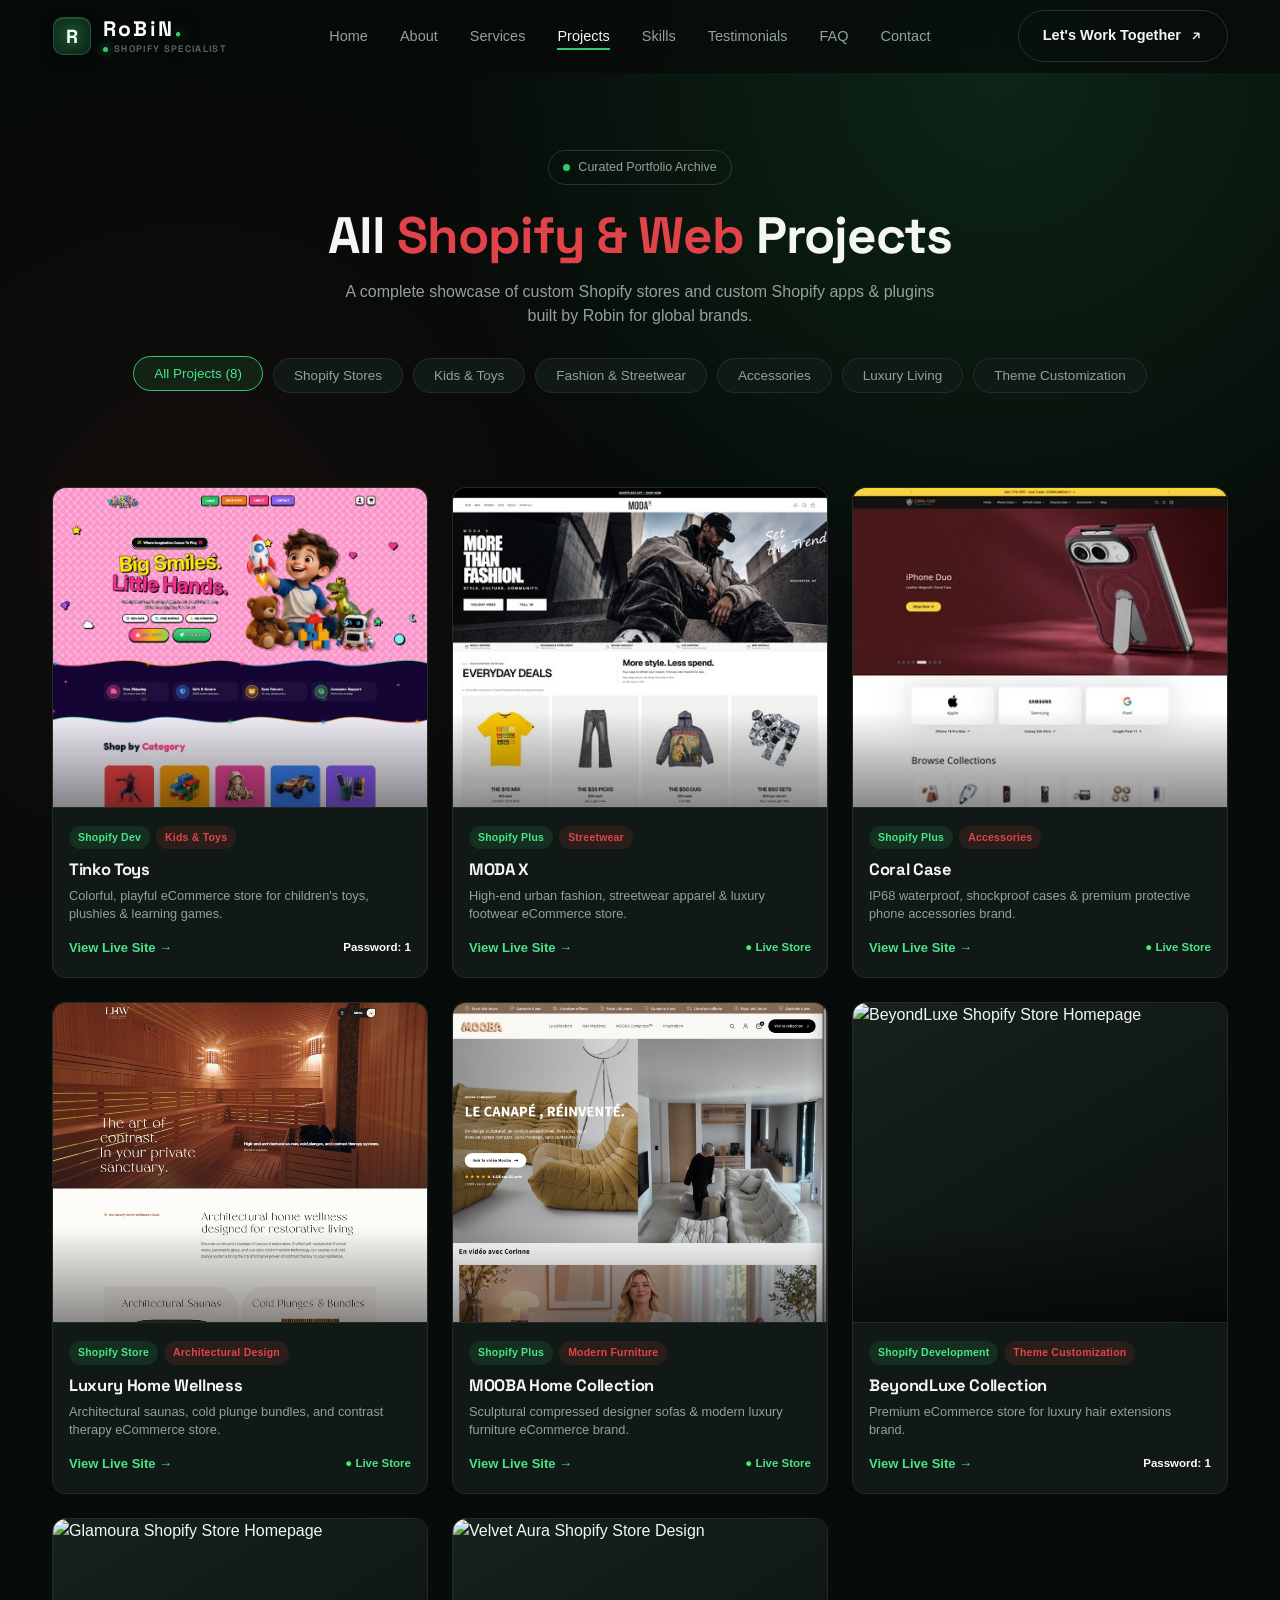
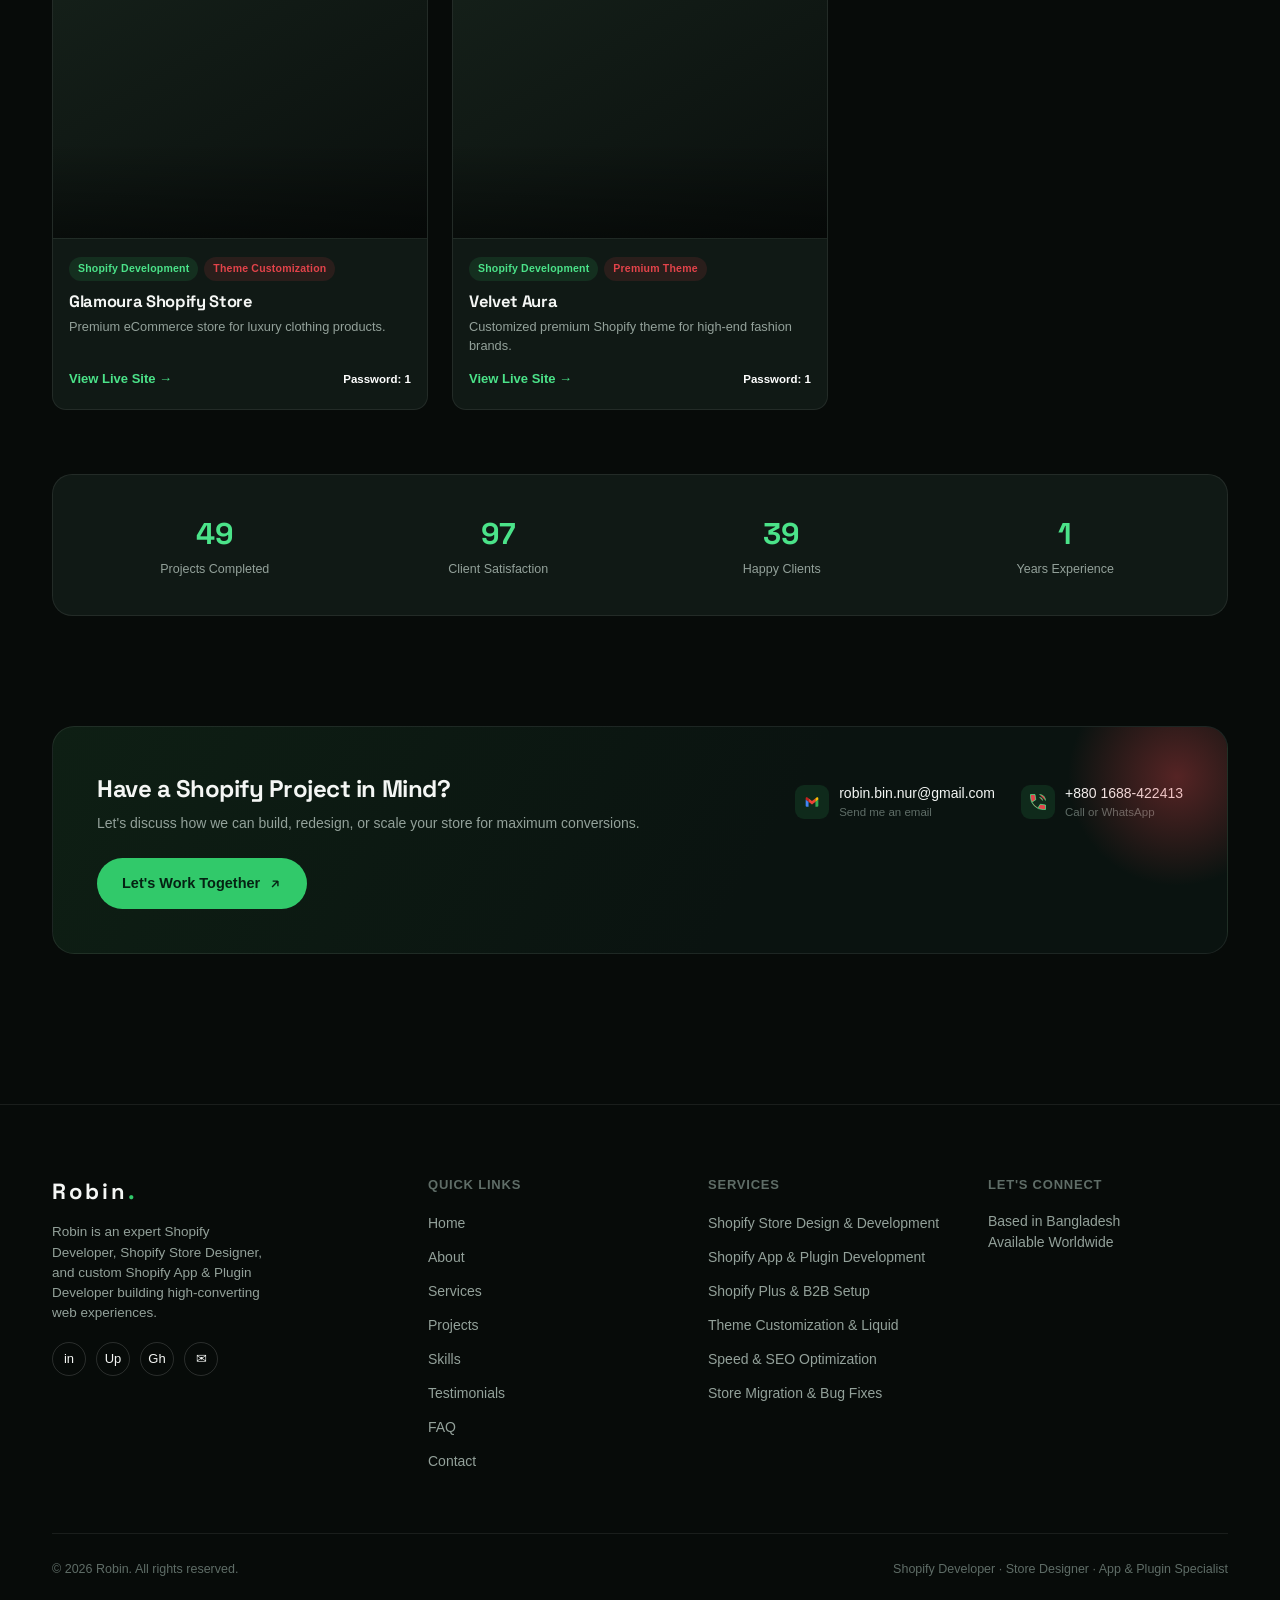
==== commit 09ad2fb8: "Focus portfolio on Shopify: remove WordPress references and update services" ====
--- a/projects.html
+++ b/projects.html
@@ -5,10 +5,10 @@
 <meta name="viewport" content="width=device-width, initial-scale=1.0">
 
 <!-- Primary SEO Meta Tags -->
-<title>All Shopify &amp; Web Projects — Robin | Shopify Store Designer, WordPress &amp; App Developer</title>
-<meta name="title" content="All Shopify &amp; Web Projects — Robin | Shopify Store Designer, WordPress &amp; App Developer">
-<meta name="description" content="Explore Robin's portfolio of custom Shopify stores, Shopify Plus websites, WordPress solutions, and custom Shopify apps &amp; plugins built for global eCommerce brands.">
-<meta name="keywords" content="Robin, Shopify Developer, Web Developer, Shopify Store Designer, WordPress Developer, Shopify App Developer, Plugin Developer, Liquid Developer, Custom Shopify Theme, WooCommerce, eCommerce Portfolio">
+<title>All Shopify &amp; Web Projects — Robin | Shopify Store Designer &amp; App Developer</title>
+<meta name="title" content="All Shopify &amp; Web Projects — Robin | Shopify Store Designer &amp; App Developer">
+<meta name="description" content="Explore Robin's portfolio of custom Shopify stores, Shopify Plus websites, and custom Shopify apps &amp; plugins built for global eCommerce brands.">
+<meta name="keywords" content="Robin, Shopify Developer, Web Developer, Shopify Store Designer, Shopify Plus Developer, Shopify App Developer, Plugin Developer, Liquid Developer, Custom Shopify Theme, eCommerce Portfolio">
 <meta name="author" content="Robin">
 <meta name="robots" content="index, follow, max-image-preview:large, max-snippet:-1, max-video-preview:-1">
 <meta name="googlebot" content="index, follow, max-snippet:-1, max-image-preview:large, max-video-preview:-1">
@@ -19,7 +19,7 @@
 <meta property="og:type" content="website">
 <meta property="og:url" content="https://robin-shopify-developer.com/projects.html">
 <meta property="og:title" content="All Shopify &amp; Web Projects — Robin | Shopify Developer &amp; Store Designer">
-<meta property="og:description" content="Curated showcase of custom Shopify eCommerce stores, high-converting UX designs, WordPress setups, and custom apps built by Robin.">
+<meta property="og:description" content="Curated showcase of custom Shopify eCommerce stores, high-converting UX designs, and custom apps built by Robin.">
 <meta property="og:image" content="https://robin-shopify-developer.com/assets/robin-profile.png">
 <meta property="og:site_name" content="Robin Portfolio">
 <meta property="og:locale" content="en_US">
@@ -28,7 +28,7 @@
 <meta name="twitter:card" content="summary_large_image">
 <meta name="twitter:url" content="https://robin-shopify-developer.com/projects.html">
 <meta name="twitter:title" content="All Shopify &amp; Web Projects — Robin">
-<meta name="twitter:description" content="Explore custom Shopify stores, WordPress projects, and eCommerce apps created by Robin.">
+<meta name="twitter:description" content="Explore custom Shopify stores and eCommerce apps created by Robin.">
 <meta name="twitter:image" content="https://robin-shopify-developer.com/assets/robin-profile.png">
 
 <!-- Favicon & Stylesheets -->
@@ -52,7 +52,7 @@
       "@id": "https://robin-shopify-developer.com/projects.html#collection",
       "url": "https://robin-shopify-developer.com/projects.html",
       "name": "All Shopify & Web Projects by Robin",
-      "description": "Curated collection of custom Shopify stores, WordPress websites, and custom Shopify apps & plugins developed by Robin.",
+      "description": "Curated collection of custom Shopify stores and custom Shopify apps & plugins developed by Robin.",
       "isPartOf": {
         "@type": "WebSite",
         "@id": "https://robin-shopify-developer.com/#website",
@@ -234,7 +234,7 @@
   <div class="wrap">
     <div class="badge"><span class="dot"></span> Curated Portfolio Archive</div>
     <h1>All <span class="accent">Shopify &amp; Web</span> Projects</h1>
-    <p class="sub">A complete showcase of custom Shopify stores, WordPress websites, and custom Shopify apps &amp; plugins built by Robin for global brands.</p>
+    <p class="sub">A complete showcase of custom Shopify stores and custom Shopify apps &amp; plugins built by Robin for global brands.</p>
     
     <div class="filter-tabs">
       <button class="filter-btn active" data-filter="all">All Projects (8)</button>
@@ -471,7 +471,7 @@
     <div class="foot-grid">
       <div class="foot-brand">
         <div class="logo">Robin<span>.</span></div>
-        <p>Robin is an expert Shopify Developer, Shopify Store Designer, WordPress Developer, and custom Shopify App &amp; Plugin Developer building high-converting web experiences.</p>
+        <p>Robin is an expert Shopify Developer, Shopify Store Designer, and custom Shopify App &amp; Plugin Developer building high-converting web experiences.</p>
         <div class="socials">
           <a href="#" aria-label="LinkedIn">in</a>
           <a href="#" aria-label="Upwork">Up</a>
@@ -497,7 +497,7 @@
         <ul>
           <li><a href="Index.html#services">Shopify Store Design &amp; Development</a></li>
           <li><a href="Index.html#services">Shopify App &amp; Plugin Development</a></li>
-          <li><a href="Index.html#services">WordPress &amp; WooCommerce Dev</a></li>
+          <li><a href="Index.html#services">Shopify Plus &amp; B2B Setup</a></li>
           <li><a href="Index.html#services">Theme Customization &amp; Liquid</a></li>
           <li><a href="Index.html#services">Speed &amp; SEO Optimization</a></li>
           <li><a href="Index.html#services">Store Migration &amp; Bug Fixes</a></li>
@@ -510,7 +510,7 @@
     </div>
     <div class="foot-bottom">
       <span>© 2026 Robin. All rights reserved.</span>
-      <span>Shopify Developer · WordPress Developer · App &amp; Plugin Specialist</span>
+      <span>Shopify Developer · Store Designer · App &amp; Plugin Specialist</span>
     </div>
   </div>
 </footer>
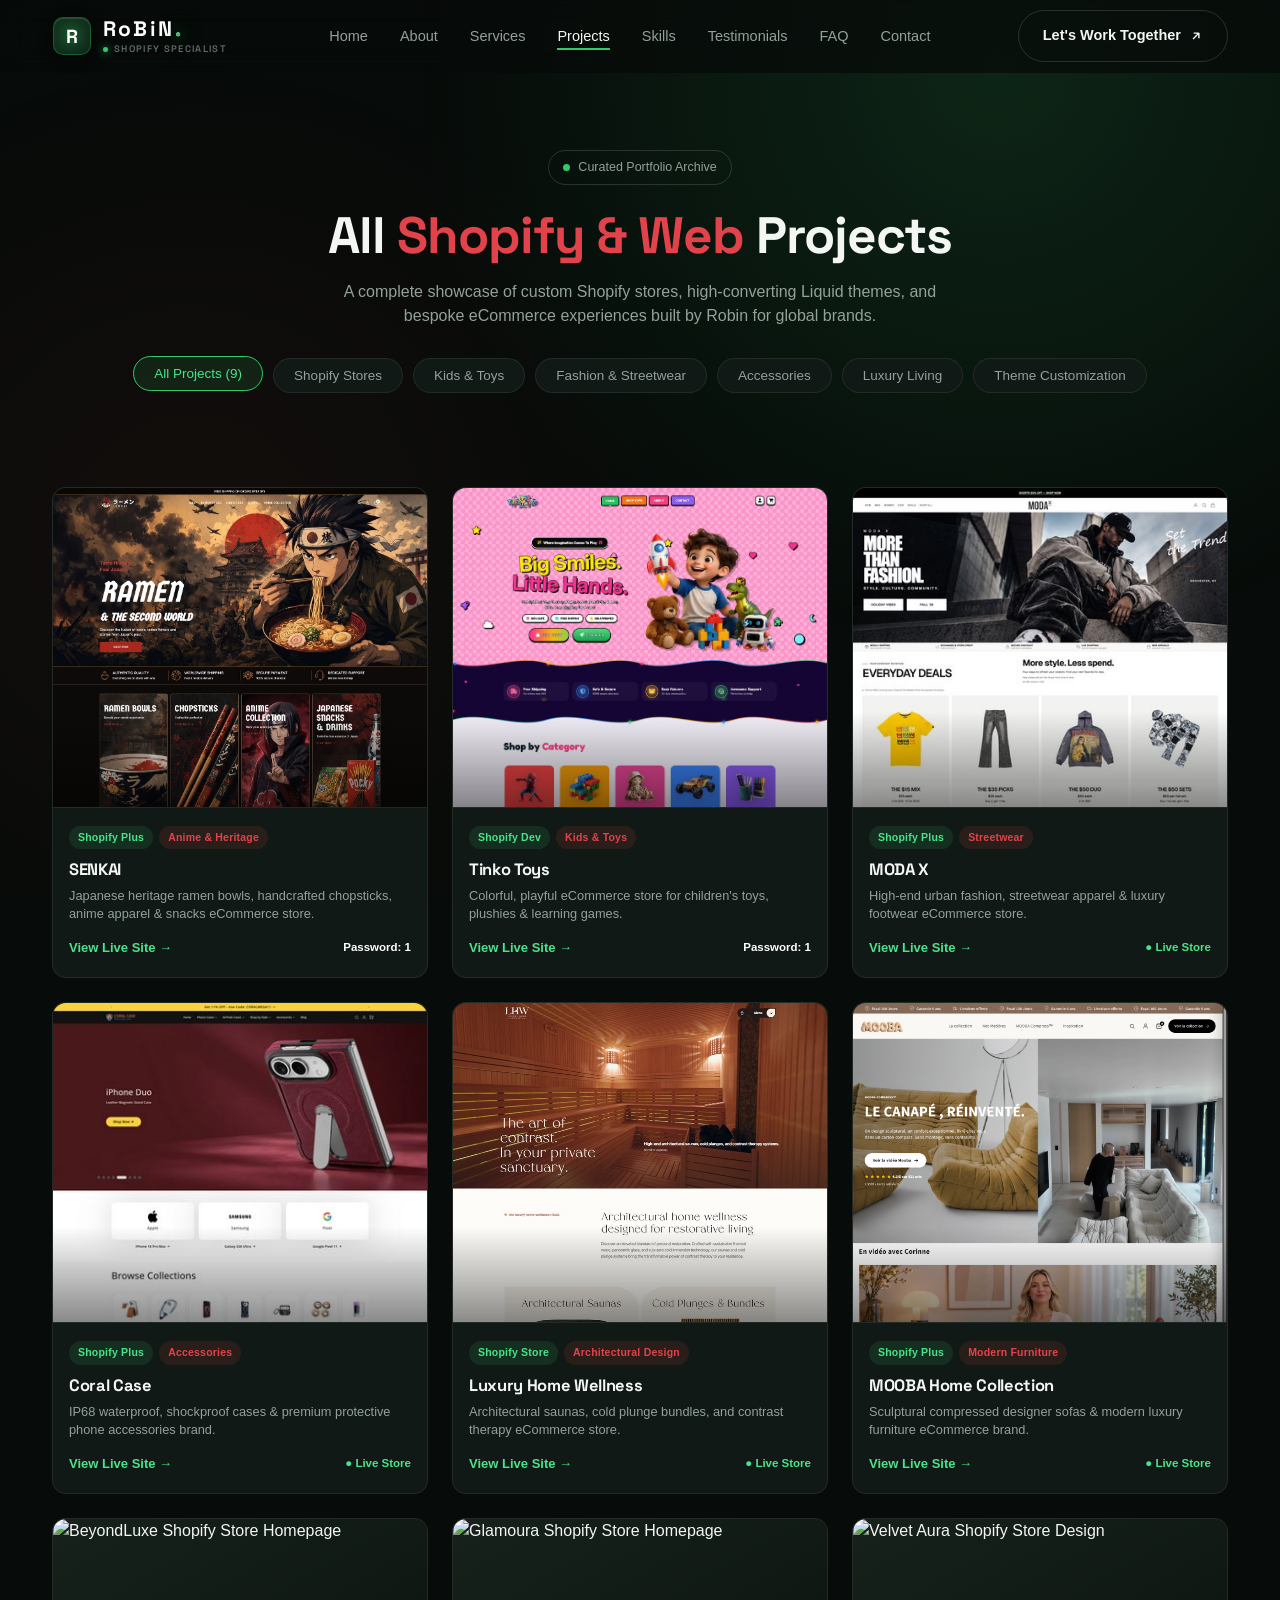
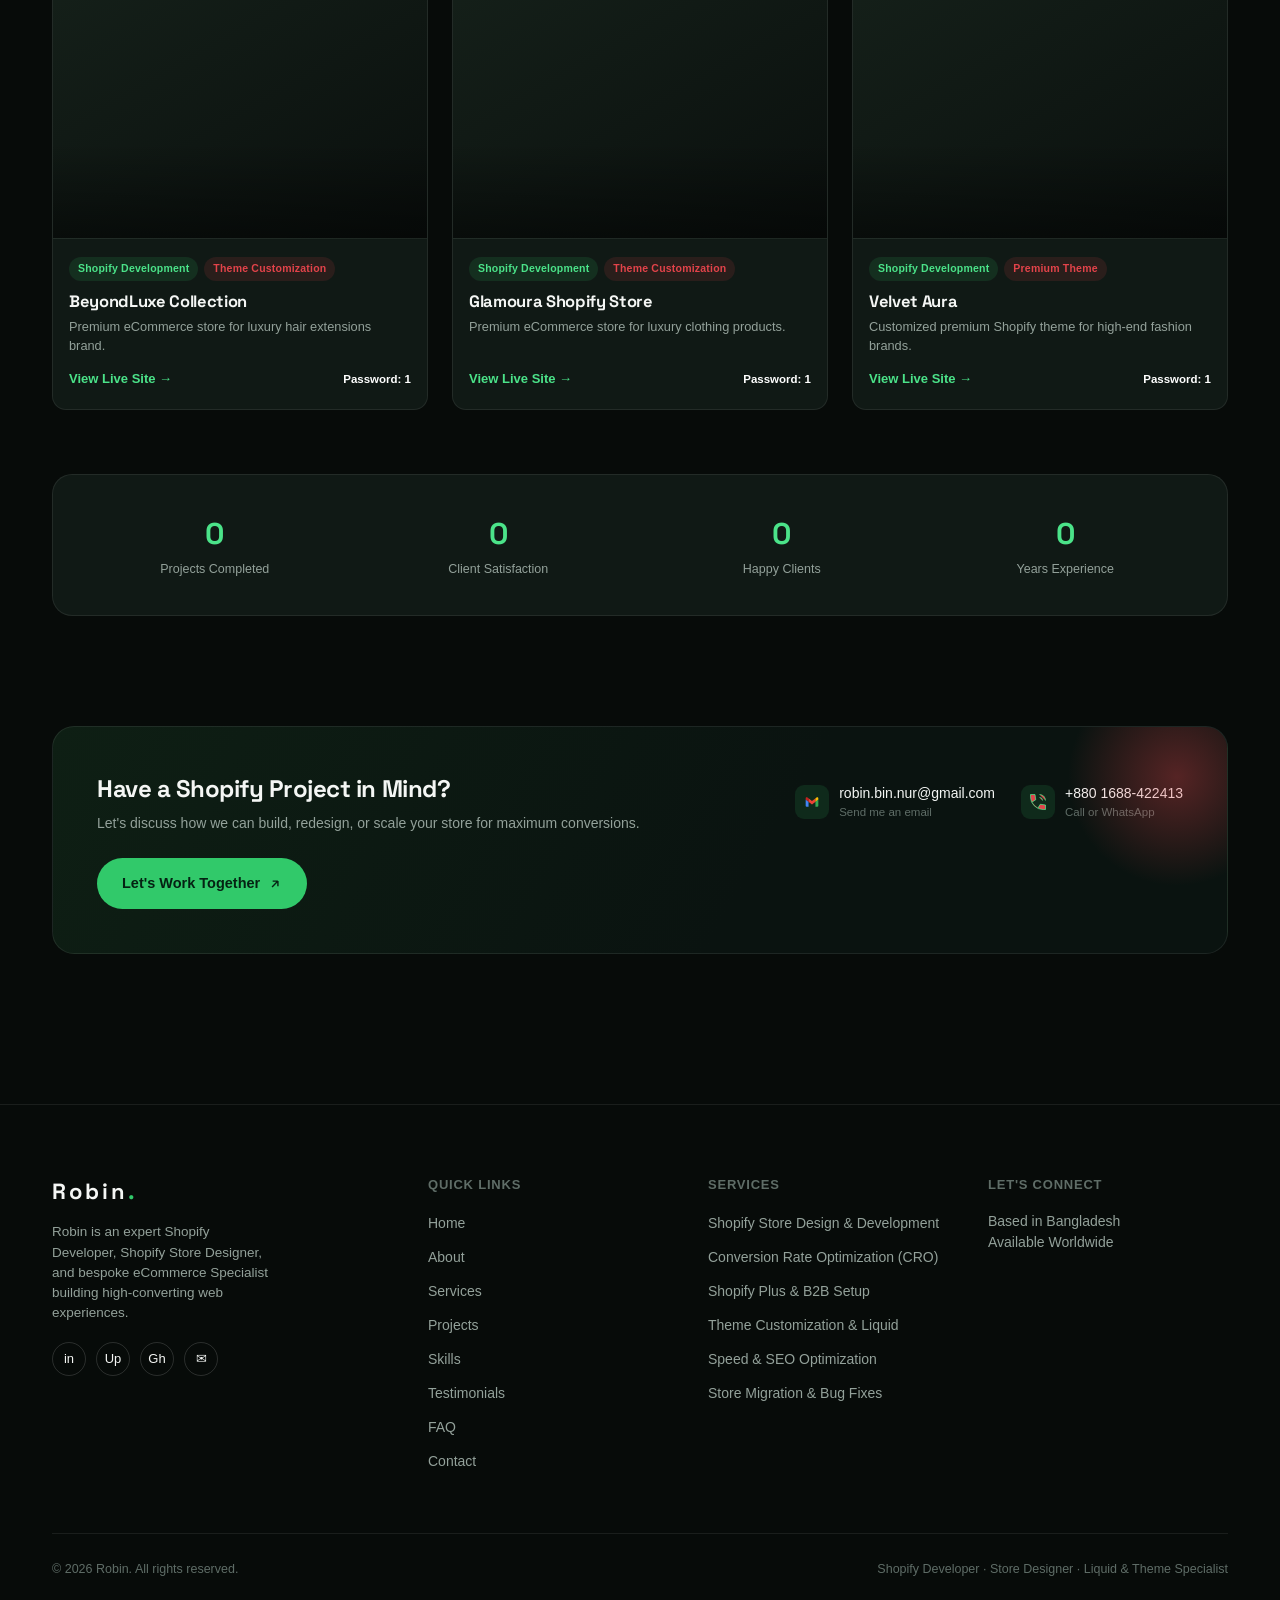
==== commit 19313109: "feat: add SENKAI to featured projects, 3x2 grid layout, clickable thumbnails, and remove app/plugin " ====
--- a/projects.html
+++ b/projects.html
@@ -5,10 +5,10 @@
 <meta name="viewport" content="width=device-width, initial-scale=1.0">
 
 <!-- Primary SEO Meta Tags -->
-<title>All Shopify &amp; Web Projects — Robin | Shopify Store Designer &amp; App Developer</title>
-<meta name="title" content="All Shopify &amp; Web Projects — Robin | Shopify Store Designer &amp; App Developer">
-<meta name="description" content="Explore Robin's portfolio of custom Shopify stores, Shopify Plus websites, and custom Shopify apps &amp; plugins built for global eCommerce brands.">
-<meta name="keywords" content="Robin, Shopify Developer, Web Developer, Shopify Store Designer, Shopify Plus Developer, Shopify App Developer, Plugin Developer, Liquid Developer, Custom Shopify Theme, eCommerce Portfolio">
+<title>All Shopify &amp; Web Projects — Robin | Shopify Store Designer &amp; Liquid Developer</title>
+<meta name="title" content="All Shopify &amp; Web Projects — Robin | Shopify Store Designer &amp; Liquid Developer">
+<meta name="description" content="Explore Robin's portfolio of custom Shopify stores, Shopify Plus websites, and high-converting eCommerce experiences built for global brands.">
+<meta name="keywords" content="Robin, Shopify Developer, Web Developer, Shopify Store Designer, Shopify Plus Developer, Theme Developer, Liquid Developer, Custom Shopify Theme, eCommerce Portfolio, CRO Expert">
 <meta name="author" content="Robin">
 <meta name="robots" content="index, follow, max-image-preview:large, max-snippet:-1, max-video-preview:-1">
 <meta name="googlebot" content="index, follow, max-snippet:-1, max-image-preview:large, max-video-preview:-1">
@@ -19,7 +19,7 @@
 <meta property="og:type" content="website">
 <meta property="og:url" content="https://robin-shopify-developer.com/projects.html">
 <meta property="og:title" content="All Shopify &amp; Web Projects — Robin | Shopify Developer &amp; Store Designer">
-<meta property="og:description" content="Curated showcase of custom Shopify eCommerce stores, high-converting UX designs, and custom apps built by Robin.">
+<meta property="og:description" content="Curated showcase of custom Shopify eCommerce stores, high-converting UX designs, and custom Liquid themes built by Robin.">
 <meta property="og:image" content="https://robin-shopify-developer.com/assets/robin-profile.png">
 <meta property="og:site_name" content="Robin Portfolio">
 <meta property="og:locale" content="en_US">
@@ -28,7 +28,7 @@
 <meta name="twitter:card" content="summary_large_image">
 <meta name="twitter:url" content="https://robin-shopify-developer.com/projects.html">
 <meta name="twitter:title" content="All Shopify &amp; Web Projects — Robin">
-<meta name="twitter:description" content="Explore custom Shopify stores and eCommerce apps created by Robin.">
+<meta name="twitter:description" content="Explore custom Shopify stores and bespoke eCommerce experiences created by Robin.">
 <meta name="twitter:image" content="https://robin-shopify-developer.com/assets/robin-profile.png">
 
 <!-- Favicon & Stylesheets -->
@@ -52,7 +52,7 @@
       "@id": "https://robin-shopify-developer.com/projects.html#collection",
       "url": "https://robin-shopify-developer.com/projects.html",
       "name": "All Shopify & Web Projects by Robin",
-      "description": "Curated collection of custom Shopify stores and custom Shopify apps & plugins developed by Robin.",
+      "description": "Curated collection of custom Shopify stores, high-converting themes, and bespoke eCommerce experiences developed by Robin.",
       "isPartOf": {
         "@type": "WebSite",
         "@id": "https://robin-shopify-developer.com/#website",
@@ -71,48 +71,54 @@
           {
             "@type": "ListItem",
             "position": 1,
+            "name": "SENKAI — Japanese Ramen & Anime Shopify Store",
+            "url": "https://senkai-mzepc69u.myshopify.com/"
+          },
+          {
+            "@type": "ListItem",
+            "position": 2,
             "name": "Tinko Toys — Shopify Kids & Toys Store",
             "url": "https://tinko-toy.myshopify.com/"
           },
           {
             "@type": "ListItem",
-            "position": 2,
+            "position": 3,
             "name": "MODA X — Shopify Plus Urban Streetwear Store",
             "url": "https://www.modaxonline.com/"
           },
           {
             "@type": "ListItem",
-            "position": 3,
+            "position": 4,
             "name": "Coral Case — Waterproof Phone Accessories Store",
             "url": "https://www.coralcase.com/"
           },
           {
             "@type": "ListItem",
-            "position": 4,
+            "position": 5,
             "name": "Luxury Home Wellness — Architectural Saunas & Cold Plunges",
             "url": "https://gujyx1-zf.myshopify.com/"
           },
           {
             "@type": "ListItem",
-            "position": 5,
+            "position": 6,
             "name": "MOOBA Home Collection — Designer Furniture Store",
             "url": "https://moobahome.com/"
           },
           {
             "@type": "ListItem",
-            "position": 6,
+            "position": 7,
             "name": "BeyondLuxe Collection — Luxury Hair Extensions Brand",
             "url": "https://beyond-luxe-4.myshopify.com/"
           },
           {
             "@type": "ListItem",
-            "position": 7,
+            "position": 8,
             "name": "Glamoura Shopify Store — Luxury Clothing Products",
             "url": "https://glamoura-0.myshopify.com/"
           },
           {
             "@type": "ListItem",
-            "position": 8,
+            "position": 9,
             "name": "Velvet Aura — Custom Premium Shopify Theme",
             "url": "https://style-x-0.myshopify.com/"
           }
@@ -234,10 +240,10 @@
   <div class="wrap">
     <div class="badge"><span class="dot"></span> Curated Portfolio Archive</div>
     <h1>All <span class="accent">Shopify &amp; Web</span> Projects</h1>
-    <p class="sub">A complete showcase of custom Shopify stores and custom Shopify apps &amp; plugins built by Robin for global brands.</p>
+    <p class="sub">A complete showcase of custom Shopify stores, high-converting Liquid themes, and bespoke eCommerce experiences built by Robin for global brands.</p>
     
     <div class="filter-tabs">
-      <button class="filter-btn active" data-filter="all">All Projects (8)</button>
+      <button class="filter-btn active" data-filter="all">All Projects (9)</button>
       <button class="filter-btn" data-filter="store">Shopify Stores</button>
       <button class="filter-btn" data-filter="kids">Kids &amp; Toys</button>
       <button class="filter-btn" data-filter="fashion">Fashion &amp; Streetwear</button>
@@ -252,15 +258,38 @@
   <div class="wrap">
     <div class="proj-grid all-projects-grid" id="projectsGrid">
       
-      <!-- Project 1: Tinko Toys -->
-      <div class="proj-card reveal in" data-category="store kids" style="--i:0;">
-        <div class="proj-thumb">
+      <!-- Project 1: SENKAI -->
+      <div class="proj-card reveal in" data-category="store fashion accessories" style="--i:0;">
+        <a href="https://senkai-mzepc69u.myshopify.com/" target="_blank" rel="noopener noreferrer" class="proj-thumb" aria-label="View SENKAI live store">
+          <img
+            src="./assets/senkai-homepage.jpg"
+            alt="SENKAI — Japanese Ramen, Anime &amp; Culture Shopify Store"
+            loading="lazy"
+          >
+        </a>
+        <div class="proj-body">
+          <div class="proj-tags">
+            <span class="tag g">Shopify Plus</span>
+            <span class="tag r">Anime &amp; Heritage</span>
+          </div>
+          <h3>SENKAI</h3>
+          <p>Japanese heritage ramen bowls, handcrafted chopsticks, anime apparel &amp; snacks eCommerce store.</p>
+          <div class="proj-meta-row">
+            <a href="https://senkai-mzepc69u.myshopify.com/" target="_blank" rel="noopener noreferrer" class="proj-link">View Live Site →</a>
+            <span class="proj-pwd">Password: 1</span>
+          </div>
+        </div>
+      </div>
+
+      <!-- Project 2: Tinko Toys -->
+      <div class="proj-card reveal in" data-category="store kids" style="--i:1;">
+        <a href="https://tinko-toy.myshopify.com/" target="_blank" rel="noopener noreferrer" class="proj-thumb" aria-label="View Tinko Toys live store">
           <img
             src="./assets/tinko-toys-homepage.jpg"
             alt="Tinko Toys Kids and Toys Shopify Store"
             loading="lazy"
           >
-        </div>
+        </a>
         <div class="proj-body">
           <div class="proj-tags">
             <span class="tag g">Shopify Dev</span>
@@ -275,15 +304,15 @@
         </div>
       </div>
 
-      <!-- Project 2: MODA X -->
-      <div class="proj-card reveal in" data-category="store fashion" style="--i:1;">
-        <div class="proj-thumb">
+      <!-- Project 3: MODA X -->
+      <div class="proj-card reveal in" data-category="store fashion" style="--i:2;">
+        <a href="https://www.modaxonline.com/" target="_blank" rel="noopener noreferrer" class="proj-thumb" aria-label="View MODA X live store">
           <img
             src="./assets/modax-homepage.jpg"
             alt="MODA X Urban Streetwear Fashion Shopify Store"
             loading="lazy"
           >
-        </div>
+        </a>
         <div class="proj-body">
           <div class="proj-tags">
             <span class="tag g">Shopify Plus</span>
@@ -298,15 +327,15 @@
         </div>
       </div>
 
-      <!-- Project 3: Coral Case -->
-      <div class="proj-card reveal in" data-category="store accessories" style="--i:2;">
-        <div class="proj-thumb">
+      <!-- Project 4: Coral Case -->
+      <div class="proj-card reveal in" data-category="store accessories" style="--i:3;">
+        <a href="https://www.coralcase.com/" target="_blank" rel="noopener noreferrer" class="proj-thumb" aria-label="View Coral Case live store">
           <img
             src="./assets/coralcase-homepage.jpg"
             alt="Coral Case Waterproof Shockproof Phone Cases Shopify Store"
             loading="lazy"
           >
-        </div>
+        </a>
         <div class="proj-body">
           <div class="proj-tags">
             <span class="tag g">Shopify Plus</span>
@@ -321,15 +350,15 @@
         </div>
       </div>
 
-      <!-- Project 4: Luxury Home Wellness -->
-      <div class="proj-card reveal in" data-category="store luxury" style="--i:3;">
-        <div class="proj-thumb">
+      <!-- Project 5: Luxury Home Wellness -->
+      <div class="proj-card reveal in" data-category="store luxury" style="--i:4;">
+        <a href="https://gujyx1-zf.myshopify.com/" target="_blank" rel="noopener noreferrer" class="proj-thumb" aria-label="View Luxury Home Wellness live store">
           <img
             src="./assets/luxury-wellness-homepage.jpg"
             alt="Luxury Home Wellness Shopify Store"
             loading="lazy"
           >
-        </div>
+        </a>
         <div class="proj-body">
           <div class="proj-tags">
             <span class="tag g">Shopify Store</span>
@@ -344,15 +373,15 @@
         </div>
       </div>
 
-      <!-- Project 5: MOOBA Home -->
-      <div class="proj-card reveal in" data-category="store luxury" style="--i:4;">
-        <div class="proj-thumb">
+      <!-- Project 6: MOOBA Home -->
+      <div class="proj-card reveal in" data-category="store luxury" style="--i:5;">
+        <a href="https://moobahome.com/" target="_blank" rel="noopener noreferrer" class="proj-thumb" aria-label="View MOOBA Home Collection live store">
           <img
             src="./assets/mooba-homepage.png"
             alt="MOOBA Home Furniture Shopify Store"
             loading="lazy"
           >
-        </div>
+        </a>
         <div class="proj-body">
           <div class="proj-tags">
             <span class="tag g">Shopify Plus</span>
@@ -367,15 +396,15 @@
         </div>
       </div>
 
-      <!-- Project 6: BeyondLuxe Collection -->
-      <div class="proj-card reveal in" data-category="store theme fashion luxury" style="--i:5;">
-        <div class="proj-thumb">
+      <!-- Project 7: BeyondLuxe Collection -->
+      <div class="proj-card reveal in" data-category="store theme fashion luxury" style="--i:6;">
+        <a href="https://beyond-luxe-4.myshopify.com/" target="_blank" rel="noopener noreferrer" class="proj-thumb" aria-label="View BeyondLuxe Collection live store">
           <img
             src="./assets/beyondluxe-homepage.png"
             alt="BeyondLuxe Shopify Store Homepage"
             loading="lazy"
           >
-        </div>
+        </a>
         <div class="proj-body">
           <div class="proj-tags">
             <span class="tag g">Shopify Development</span>
@@ -390,15 +419,15 @@
         </div>
       </div>
 
-      <!-- Project 7: Glamoura Shopify Store -->
-      <div class="proj-card reveal in" data-category="store theme fashion luxury" style="--i:6;">
-        <div class="proj-thumb">
+      <!-- Project 8: Glamoura Shopify Store -->
+      <div class="proj-card reveal in" data-category="store theme fashion luxury" style="--i:7;">
+        <a href="https://glamoura-0.myshopify.com/" target="_blank" rel="noopener noreferrer" class="proj-thumb" aria-label="View Glamoura live store">
           <img
             src="./assets/glamoura-homepage.png"
             alt="Glamoura Shopify Store Homepage"
             loading="lazy"
           >
-        </div>
+        </a>
         <div class="proj-body">
           <div class="proj-tags">
             <span class="tag g">Shopify Development</span>
@@ -413,15 +442,15 @@
         </div>
       </div>
 
-      <!-- Project 8: Velvet Aura -->
-      <div class="proj-card reveal in" data-category="theme fashion" style="--i:7;">
-        <div class="proj-thumb">
+      <!-- Project 9: Velvet Aura -->
+      <div class="proj-card reveal in" data-category="theme fashion" style="--i:8;">
+        <a href="https://style-x-0.myshopify.com/" target="_blank" rel="noopener noreferrer" class="proj-thumb" aria-label="View Velvet Aura live store">
           <img
             src="./assets/style-x.png"
             alt="Velvet Aura Shopify Store Design"
             loading="lazy"
           >
-        </div>
+        </a>
         <div class="proj-body">
           <div class="proj-tags">
             <span class="tag g">Shopify Development</span>
@@ -471,7 +500,7 @@
     <div class="foot-grid">
       <div class="foot-brand">
         <div class="logo">Robin<span>.</span></div>
-        <p>Robin is an expert Shopify Developer, Shopify Store Designer, and custom Shopify App &amp; Plugin Developer building high-converting web experiences.</p>
+        <p>Robin is an expert Shopify Developer, Shopify Store Designer, and bespoke eCommerce Specialist building high-converting web experiences.</p>
         <div class="socials">
           <a href="#" aria-label="LinkedIn">in</a>
           <a href="#" aria-label="Upwork">Up</a>
@@ -496,7 +525,7 @@
         <h5>Services</h5>
         <ul>
           <li><a href="Index.html#services">Shopify Store Design &amp; Development</a></li>
-          <li><a href="Index.html#services">Shopify App &amp; Plugin Development</a></li>
+          <li><a href="Index.html#services">Conversion Rate Optimization (CRO)</a></li>
           <li><a href="Index.html#services">Shopify Plus &amp; B2B Setup</a></li>
           <li><a href="Index.html#services">Theme Customization &amp; Liquid</a></li>
           <li><a href="Index.html#services">Speed &amp; SEO Optimization</a></li>
@@ -510,7 +539,7 @@
     </div>
     <div class="foot-bottom">
       <span>© 2026 Robin. All rights reserved.</span>
-      <span>Shopify Developer · Store Designer · App &amp; Plugin Specialist</span>
+      <span>Shopify Developer · Store Designer · Liquid &amp; Theme Specialist</span>
     </div>
   </div>
 </footer>
--- a/style.css
+++ b/style.css
@@ -437,11 +437,11 @@
   
 
   /* ---------- PROJECTS ---------- */
-  .proj-grid{display:grid;grid-template-columns:repeat(4,1fr);gap:18px;}
-  .proj-grid.all-projects-grid{display:grid;grid-template-columns:repeat(auto-fill, minmax(360px, 1fr));gap:24px;}
+  .proj-grid{display:grid;grid-template-columns:repeat(3,1fr);gap:24px;}
+  .proj-grid.all-projects-grid{display:grid;grid-template-columns:repeat(auto-fill, minmax(min(100%, 340px), 1fr));gap:24px;}
   .proj-card{display:flex;flex-direction:column;border:1px solid var(--border);border-radius:var(--radius);overflow:hidden;background:var(--surface);transition:transform .45s cubic-bezier(.2,.8,.2,1),box-shadow .45s,border-color .45s;}
   .proj-card:hover{transform:translateY(-8px);border-color:#1DB954;box-shadow:0 0 25px rgba(0,170,80,.20),0 0 60px rgba(230,30,50,.15);}
-  .proj-thumb{position:relative;overflow:hidden;background:linear-gradient(150deg,#16221b,#0a0f0d);border-bottom:1px solid rgba(255,255,255,.05);height:280px;}
+  .proj-thumb{position:relative;overflow:hidden;background:linear-gradient(150deg,#16221b,#0a0f0d);border-bottom:1px solid rgba(255,255,255,.05);height:280px;display:block;cursor:pointer;text-decoration:none;}
   .proj-thumb img{width:100%;min-height:100%;display:block;transform:translateY(0);transition:transform 8s cubic-bezier(.22,.61,.36,1);object-fit:cover;object-position:top;}
   .proj-thumb::before{content:"";position:absolute;inset:0;background:linear-gradient(transparent 70%,rgba(0,0,0,.45));z-index:2;pointer-events:none;}
   .proj-thumb::after{content:"";position:absolute;top:0;left:-120%;width:50%;height:100%;background:linear-gradient(90deg,transparent,rgba(255,255,255,.12),transparent);transform:skewX(-25deg);transition:1s;}
@@ -534,7 +534,7 @@
     .about-grid{grid-template-columns:1fr;}
     .about-photo{max-width:360px;margin:0 auto;}
     .svc-grid{grid-template-columns:repeat(2,1fr);}
-    .proj-grid{grid-template-columns:repeat(2,1fr);}
+    .proj-grid:not(.all-projects-grid){grid-template-columns:repeat(2,1fr);}
     .split{grid-template-columns:1fr;gap:40px;}
     .statbar{grid-template-columns:repeat(3,1fr);}
     .testi-track{grid-template-columns:1fr;}
@@ -555,7 +555,7 @@
     .navlinks{position:fixed;top:0;right:0;height:100vh;width:min(78vw,320px);background:var(--bg-alt);flex-direction:column;justify-content:center;align-items:flex-start;padding:40px;gap:26px;transform:translateX(100%);transition:transform .45s cubic-bezier(.2,.8,.2,1);border-left:1px solid var(--border);}
     .navlinks.open{transform:translateX(0);}
     .burger{display:flex;}
-    .svc-grid,.proj-grid,.foot-grid{grid-template-columns:1fr;}
+    .svc-grid,.proj-grid:not(.all-projects-grid),.foot-grid{grid-template-columns:1fr;}
     .statbar{grid-template-columns:repeat(2,1fr);}
     .cta-band{flex-direction:column;align-items:flex-start;}
     .hero{padding-top:120px;}
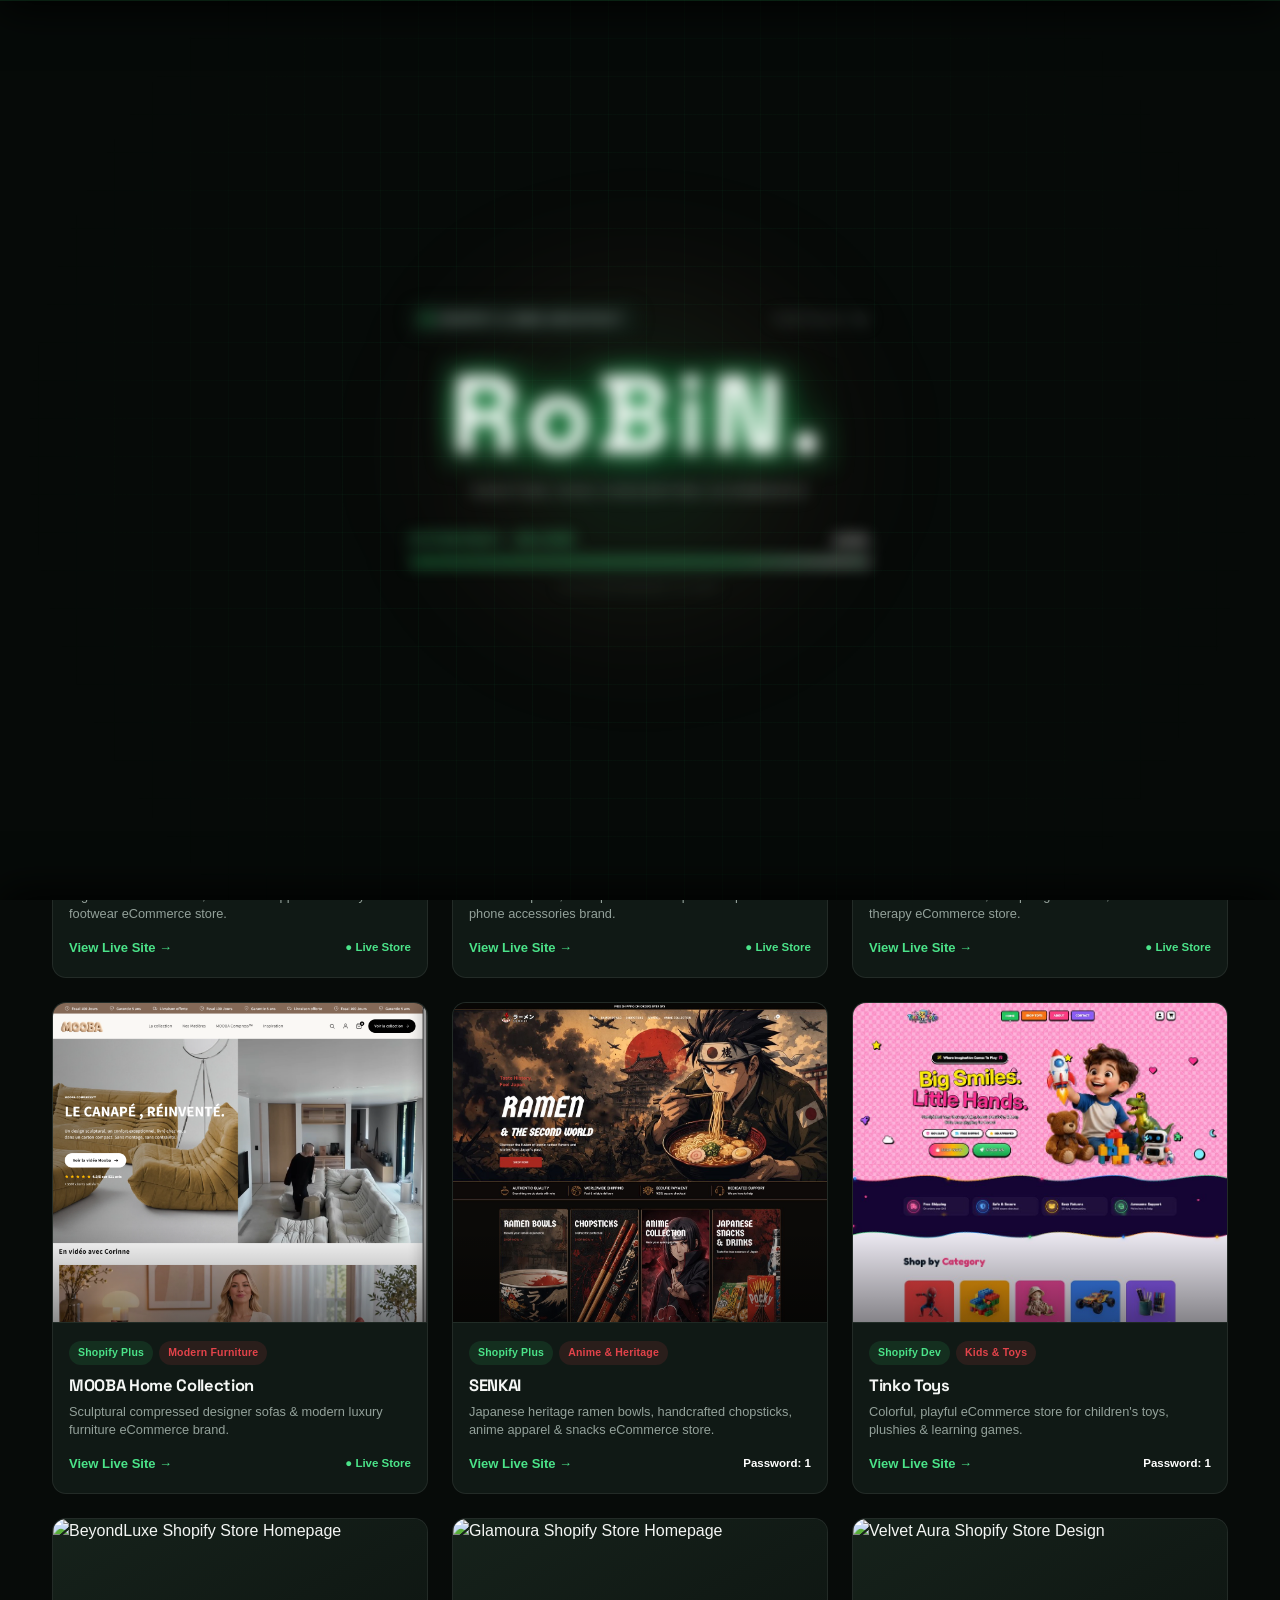
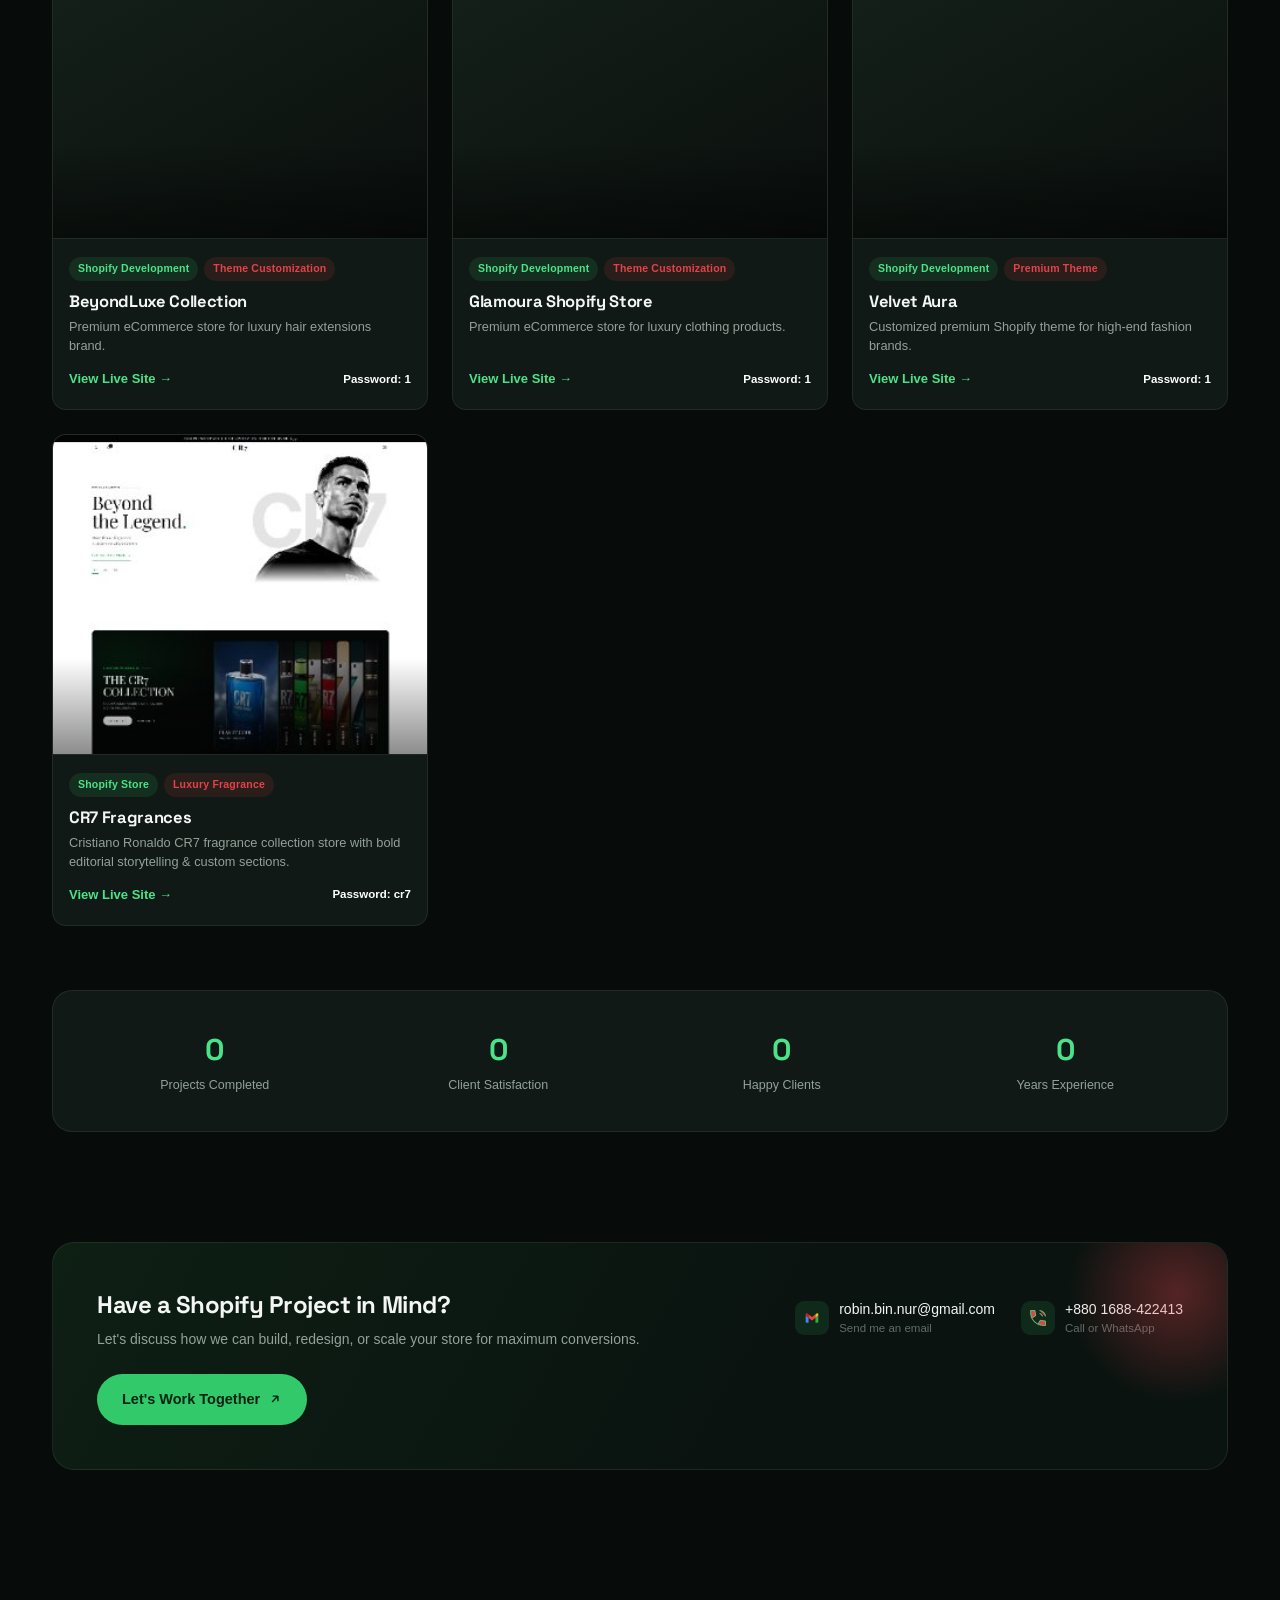
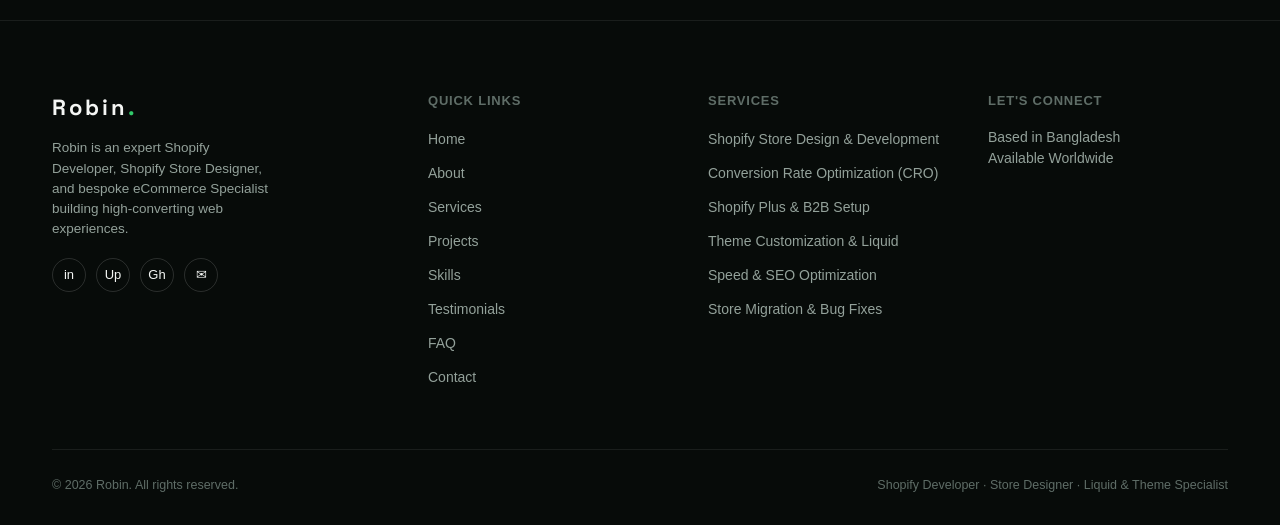
==== commit 154d2cd2: "Reorder featured projects and add CR7 Fragrances store" ====
--- a/projects.html
+++ b/projects.html
@@ -71,38 +71,38 @@
           {
             "@type": "ListItem",
             "position": 1,
+            "name": "MODA X — Shopify Plus Urban Streetwear Store",
+            "url": "https://www.modaxonline.com/"
+          },
+          {
+            "@type": "ListItem",
+            "position": 2,
+            "name": "Coral Case — Waterproof Phone Accessories Store",
+            "url": "https://www.coralcase.com/"
+          },
+          {
+            "@type": "ListItem",
+            "position": 3,
+            "name": "Luxury Home Wellness — Architectural Saunas & Cold Plunges",
+            "url": "https://gujyx1-zf.myshopify.com/"
+          },
+          {
+            "@type": "ListItem",
+            "position": 4,
+            "name": "MOOBA Home Collection — Designer Furniture Store",
+            "url": "https://moobahome.com/"
+          },
+          {
+            "@type": "ListItem",
+            "position": 5,
             "name": "SENKAI — Japanese Ramen & Anime Shopify Store",
             "url": "https://senkai-mzepc69u.myshopify.com/"
           },
           {
             "@type": "ListItem",
-            "position": 2,
+            "position": 6,
             "name": "Tinko Toys — Shopify Kids & Toys Store",
             "url": "https://tinko-toy.myshopify.com/"
-          },
-          {
-            "@type": "ListItem",
-            "position": 3,
-            "name": "MODA X — Shopify Plus Urban Streetwear Store",
-            "url": "https://www.modaxonline.com/"
-          },
-          {
-            "@type": "ListItem",
-            "position": 4,
-            "name": "Coral Case — Waterproof Phone Accessories Store",
-            "url": "https://www.coralcase.com/"
-          },
-          {
-            "@type": "ListItem",
-            "position": 5,
-            "name": "Luxury Home Wellness — Architectural Saunas & Cold Plunges",
-            "url": "https://gujyx1-zf.myshopify.com/"
-          },
-          {
-            "@type": "ListItem",
-            "position": 6,
-            "name": "MOOBA Home Collection — Designer Furniture Store",
-            "url": "https://moobahome.com/"
           },
           {
             "@type": "ListItem",
@@ -121,6 +121,12 @@
             "position": 9,
             "name": "Velvet Aura — Custom Premium Shopify Theme",
             "url": "https://style-x-0.myshopify.com/"
+          },
+          {
+            "@type": "ListItem",
+            "position": 10,
+            "name": "CR7 Fragrances — Cristiano Ronaldo Shopify Store",
+            "url": "https://cristianoronaldo-cr7.myshopify.com/"
           }
         ]
       }
@@ -243,7 +249,7 @@
     <p class="sub">A complete showcase of custom Shopify stores, high-converting Liquid themes, and bespoke eCommerce experiences built by Robin for global brands.</p>
     
     <div class="filter-tabs">
-      <button class="filter-btn active" data-filter="all">All Projects (9)</button>
+      <button class="filter-btn active" data-filter="all">All Projects (10)</button>
       <button class="filter-btn" data-filter="store">Shopify Stores</button>
       <button class="filter-btn" data-filter="kids">Kids &amp; Toys</button>
       <button class="filter-btn" data-filter="fashion">Fashion &amp; Streetwear</button>
@@ -258,8 +264,100 @@
   <div class="wrap">
     <div class="proj-grid all-projects-grid" id="projectsGrid">
       
-      <!-- Project 1: SENKAI -->
-      <div class="proj-card reveal in" data-category="store fashion accessories" style="--i:0;">
+      <!-- Project 1: MODA X -->
+      <div class="proj-card reveal in" data-category="store fashion" style="--i:0;">
+        <a href="https://www.modaxonline.com/" target="_blank" rel="noopener noreferrer" class="proj-thumb" aria-label="View MODA X live store">
+          <img
+            src="./assets/modax-homepage.jpg"
+            alt="MODA X Urban Streetwear Fashion Shopify Store"
+            loading="lazy"
+          >
+        </a>
+        <div class="proj-body">
+          <div class="proj-tags">
+            <span class="tag g">Shopify Plus</span>
+            <span class="tag r">Streetwear</span>
+          </div>
+          <h3>MODA X</h3>
+          <p>High-end urban fashion, streetwear apparel &amp; luxury footwear eCommerce store.</p>
+          <div class="proj-meta-row">
+            <a href="https://www.modaxonline.com/" target="_blank" rel="noopener noreferrer" class="proj-link">View Live Site →</a>
+            <span class="proj-status">● Live Store</span>
+          </div>
+        </div>
+      </div>
+
+      <!-- Project 2: Coral Case -->
+      <div class="proj-card reveal in" data-category="store accessories" style="--i:1;">
+        <a href="https://www.coralcase.com/" target="_blank" rel="noopener noreferrer" class="proj-thumb" aria-label="View Coral Case live store">
+          <img
+            src="./assets/coralcase-homepage.jpg"
+            alt="Coral Case Waterproof Shockproof Phone Cases Shopify Store"
+            loading="lazy"
+          >
+        </a>
+        <div class="proj-body">
+          <div class="proj-tags">
+            <span class="tag g">Shopify Plus</span>
+            <span class="tag r">Accessories</span>
+          </div>
+          <h3>Coral Case</h3>
+          <p>IP68 waterproof, shockproof cases &amp; premium protective phone accessories brand.</p>
+          <div class="proj-meta-row">
+            <a href="https://www.coralcase.com/" target="_blank" rel="noopener noreferrer" class="proj-link">View Live Site →</a>
+            <span class="proj-status">● Live Store</span>
+          </div>
+        </div>
+      </div>
+
+      <!-- Project 3: Luxury Home Wellness -->
+      <div class="proj-card reveal in" data-category="store luxury" style="--i:2;">
+        <a href="https://gujyx1-zf.myshopify.com/" target="_blank" rel="noopener noreferrer" class="proj-thumb" aria-label="View Luxury Home Wellness live store">
+          <img
+            src="./assets/luxury-wellness-homepage.jpg"
+            alt="Luxury Home Wellness Shopify Store"
+            loading="lazy"
+          >
+        </a>
+        <div class="proj-body">
+          <div class="proj-tags">
+            <span class="tag g">Shopify Store</span>
+            <span class="tag r">Architectural Design</span>
+          </div>
+          <h3>Luxury Home Wellness</h3>
+          <p>Architectural saunas, cold plunge bundles, and contrast therapy eCommerce store.</p>
+          <div class="proj-meta-row">
+            <a href="https://gujyx1-zf.myshopify.com/" target="_blank" rel="noopener noreferrer" class="proj-link">View Live Site →</a>
+            <span class="proj-status">● Live Store</span>
+          </div>
+        </div>
+      </div>
+
+      <!-- Project 4: MOOBA Home -->
+      <div class="proj-card reveal in" data-category="store luxury" style="--i:3;">
+        <a href="https://moobahome.com/" target="_blank" rel="noopener noreferrer" class="proj-thumb" aria-label="View MOOBA Home Collection live store">
+          <img
+            src="./assets/mooba-homepage.png"
+            alt="MOOBA Home Furniture Shopify Store"
+            loading="lazy"
+          >
+        </a>
+        <div class="proj-body">
+          <div class="proj-tags">
+            <span class="tag g">Shopify Plus</span>
+            <span class="tag r">Modern Furniture</span>
+          </div>
+          <h3>MOOBA Home Collection</h3>
+          <p>Sculptural compressed designer sofas &amp; modern luxury furniture eCommerce brand.</p>
+          <div class="proj-meta-row">
+            <a href="https://moobahome.com/" target="_blank" rel="noopener noreferrer" class="proj-link">View Live Site →</a>
+            <span class="proj-status">● Live Store</span>
+          </div>
+        </div>
+      </div>
+
+      <!-- Project 5: SENKAI -->
+      <div class="proj-card reveal in" data-category="store fashion accessories" style="--i:4;">
         <a href="https://senkai-mzepc69u.myshopify.com/" target="_blank" rel="noopener noreferrer" class="proj-thumb" aria-label="View SENKAI live store">
           <img
             src="./assets/senkai-homepage.jpg"
@@ -281,8 +379,8 @@
         </div>
       </div>
 
-      <!-- Project 2: Tinko Toys -->
-      <div class="proj-card reveal in" data-category="store kids" style="--i:1;">
+      <!-- Project 6: Tinko Toys -->
+      <div class="proj-card reveal in" data-category="store kids" style="--i:5;">
         <a href="https://tinko-toy.myshopify.com/" target="_blank" rel="noopener noreferrer" class="proj-thumb" aria-label="View Tinko Toys live store">
           <img
             src="./assets/tinko-toys-homepage.jpg"
@@ -300,98 +398,6 @@
           <div class="proj-meta-row">
             <a href="https://tinko-toy.myshopify.com/" target="_blank" rel="noopener noreferrer" class="proj-link">View Live Site →</a>
             <span class="proj-pwd">Password: 1</span>
-          </div>
-        </div>
-      </div>
-
-      <!-- Project 3: MODA X -->
-      <div class="proj-card reveal in" data-category="store fashion" style="--i:2;">
-        <a href="https://www.modaxonline.com/" target="_blank" rel="noopener noreferrer" class="proj-thumb" aria-label="View MODA X live store">
-          <img
-            src="./assets/modax-homepage.jpg"
-            alt="MODA X Urban Streetwear Fashion Shopify Store"
-            loading="lazy"
-          >
-        </a>
-        <div class="proj-body">
-          <div class="proj-tags">
-            <span class="tag g">Shopify Plus</span>
-            <span class="tag r">Streetwear</span>
-          </div>
-          <h3>MODA X</h3>
-          <p>High-end urban fashion, streetwear apparel &amp; luxury footwear eCommerce store.</p>
-          <div class="proj-meta-row">
-            <a href="https://www.modaxonline.com/" target="_blank" rel="noopener noreferrer" class="proj-link">View Live Site →</a>
-            <span class="proj-status">● Live Store</span>
-          </div>
-        </div>
-      </div>
-
-      <!-- Project 4: Coral Case -->
-      <div class="proj-card reveal in" data-category="store accessories" style="--i:3;">
-        <a href="https://www.coralcase.com/" target="_blank" rel="noopener noreferrer" class="proj-thumb" aria-label="View Coral Case live store">
-          <img
-            src="./assets/coralcase-homepage.jpg"
-            alt="Coral Case Waterproof Shockproof Phone Cases Shopify Store"
-            loading="lazy"
-          >
-        </a>
-        <div class="proj-body">
-          <div class="proj-tags">
-            <span class="tag g">Shopify Plus</span>
-            <span class="tag r">Accessories</span>
-          </div>
-          <h3>Coral Case</h3>
-          <p>IP68 waterproof, shockproof cases &amp; premium protective phone accessories brand.</p>
-          <div class="proj-meta-row">
-            <a href="https://www.coralcase.com/" target="_blank" rel="noopener noreferrer" class="proj-link">View Live Site →</a>
-            <span class="proj-status">● Live Store</span>
-          </div>
-        </div>
-      </div>
-
-      <!-- Project 5: Luxury Home Wellness -->
-      <div class="proj-card reveal in" data-category="store luxury" style="--i:4;">
-        <a href="https://gujyx1-zf.myshopify.com/" target="_blank" rel="noopener noreferrer" class="proj-thumb" aria-label="View Luxury Home Wellness live store">
-          <img
-            src="./assets/luxury-wellness-homepage.jpg"
-            alt="Luxury Home Wellness Shopify Store"
-            loading="lazy"
-          >
-        </a>
-        <div class="proj-body">
-          <div class="proj-tags">
-            <span class="tag g">Shopify Store</span>
-            <span class="tag r">Architectural Design</span>
-          </div>
-          <h3>Luxury Home Wellness</h3>
-          <p>Architectural saunas, cold plunge bundles, and contrast therapy eCommerce store.</p>
-          <div class="proj-meta-row">
-            <a href="https://gujyx1-zf.myshopify.com/" target="_blank" rel="noopener noreferrer" class="proj-link">View Live Site →</a>
-            <span class="proj-status">● Live Store</span>
-          </div>
-        </div>
-      </div>
-
-      <!-- Project 6: MOOBA Home -->
-      <div class="proj-card reveal in" data-category="store luxury" style="--i:5;">
-        <a href="https://moobahome.com/" target="_blank" rel="noopener noreferrer" class="proj-thumb" aria-label="View MOOBA Home Collection live store">
-          <img
-            src="./assets/mooba-homepage.png"
-            alt="MOOBA Home Furniture Shopify Store"
-            loading="lazy"
-          >
-        </a>
-        <div class="proj-body">
-          <div class="proj-tags">
-            <span class="tag g">Shopify Plus</span>
-            <span class="tag r">Modern Furniture</span>
-          </div>
-          <h3>MOOBA Home Collection</h3>
-          <p>Sculptural compressed designer sofas &amp; modern luxury furniture eCommerce brand.</p>
-          <div class="proj-meta-row">
-            <a href="https://moobahome.com/" target="_blank" rel="noopener noreferrer" class="proj-link">View Live Site →</a>
-            <span class="proj-status">● Live Store</span>
           </div>
         </div>
       </div>
@@ -461,6 +467,29 @@
           <div class="proj-meta-row">
             <a href="https://style-x-0.myshopify.com/" target="_blank" rel="noopener noreferrer" class="proj-link">View Live Site →</a>
             <span class="proj-pwd">Password: 1</span>
+          </div>
+        </div>
+      </div>
+
+      <!-- Project 10: CR7 Fragrances -->
+      <div class="proj-card reveal in" data-category="store luxury" style="--i:9;">
+        <a href="https://cristianoronaldo-cr7.myshopify.com/" target="_blank" rel="noopener noreferrer" class="proj-thumb" aria-label="View CR7 Fragrances live store">
+          <img
+            src="./assets/cr7-homepage.jpg"
+            alt="CR7 Fragrances — Cristiano Ronaldo Shopify Store"
+            loading="lazy"
+          >
+        </a>
+        <div class="proj-body">
+          <div class="proj-tags">
+            <span class="tag g">Shopify Store</span>
+            <span class="tag r">Luxury Fragrance</span>
+          </div>
+          <h3>CR7 Fragrances</h3>
+          <p>Cristiano Ronaldo CR7 fragrance collection store with bold editorial storytelling &amp; custom sections.</p>
+          <div class="proj-meta-row">
+            <a href="https://cristianoronaldo-cr7.myshopify.com/" target="_blank" rel="noopener noreferrer" class="proj-link">View Live Site →</a>
+            <span class="proj-pwd">Password: cr7</span>
           </div>
         </div>
       </div>
